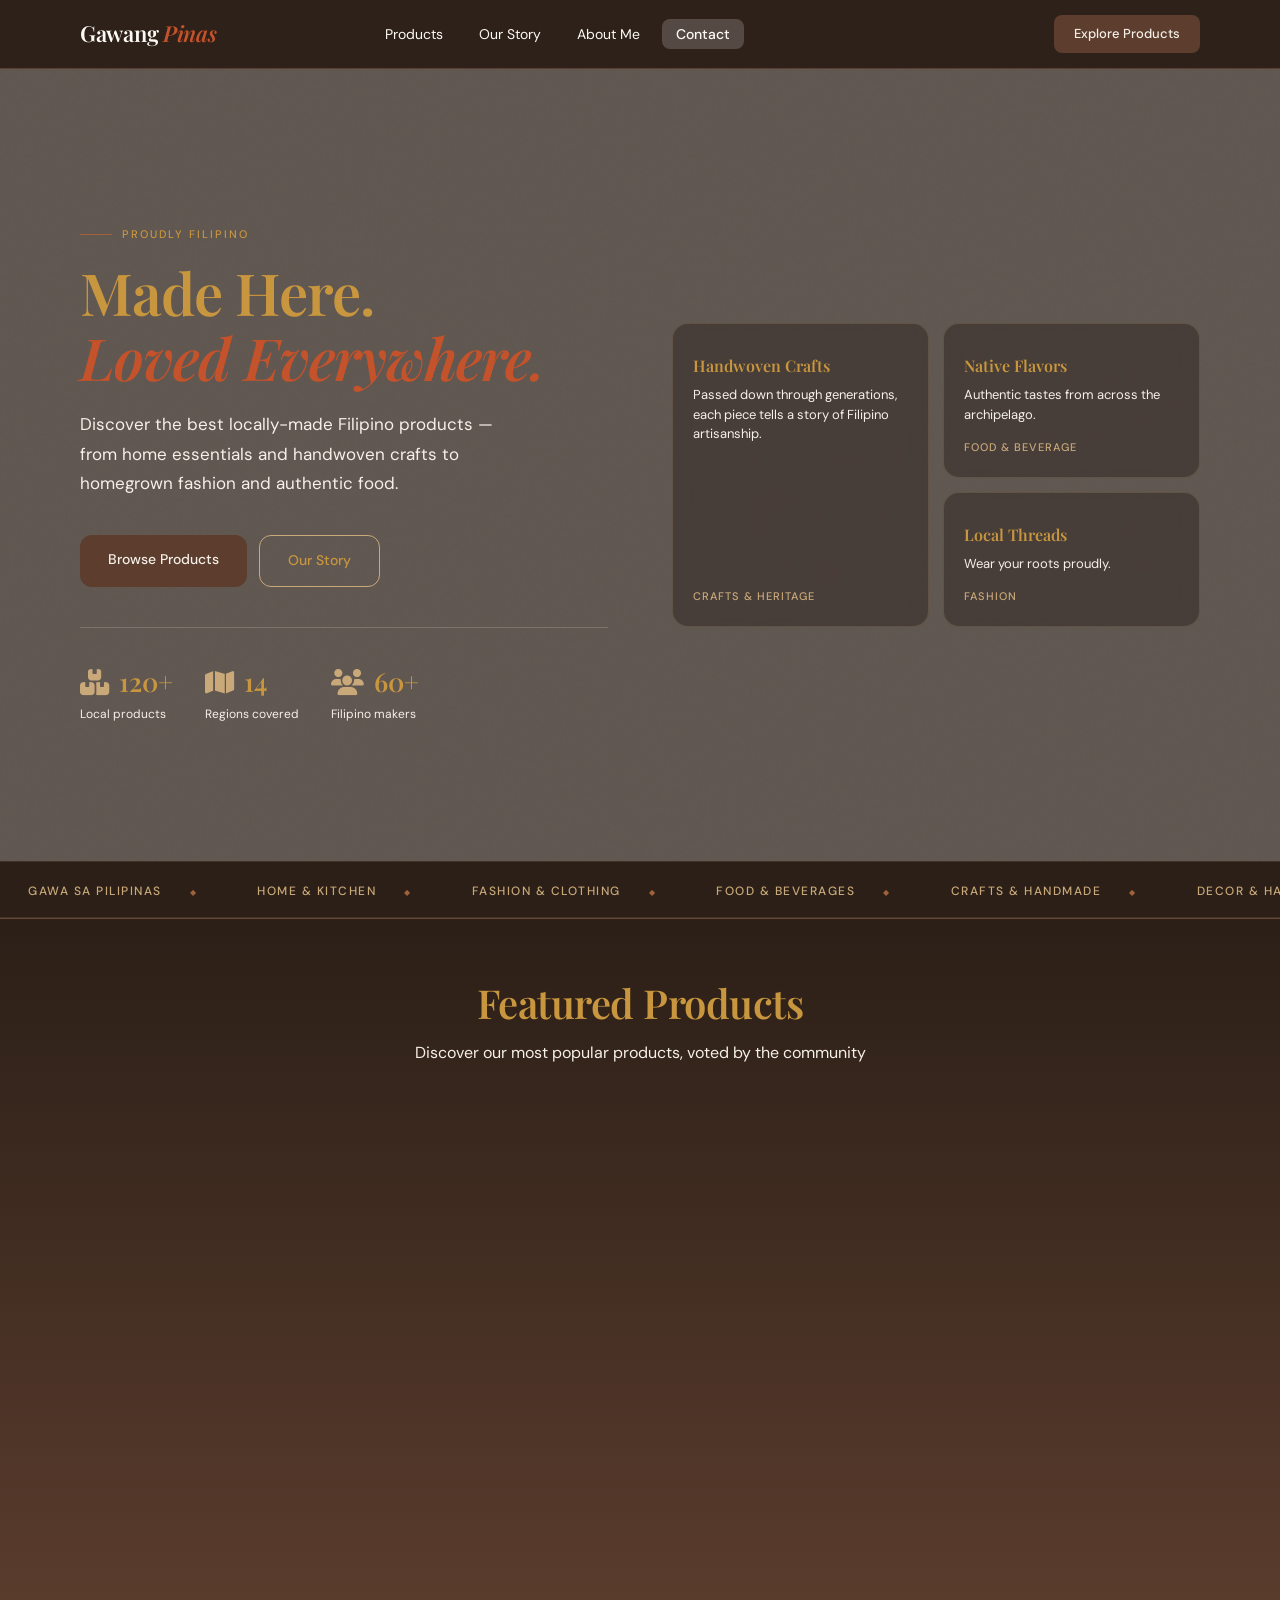
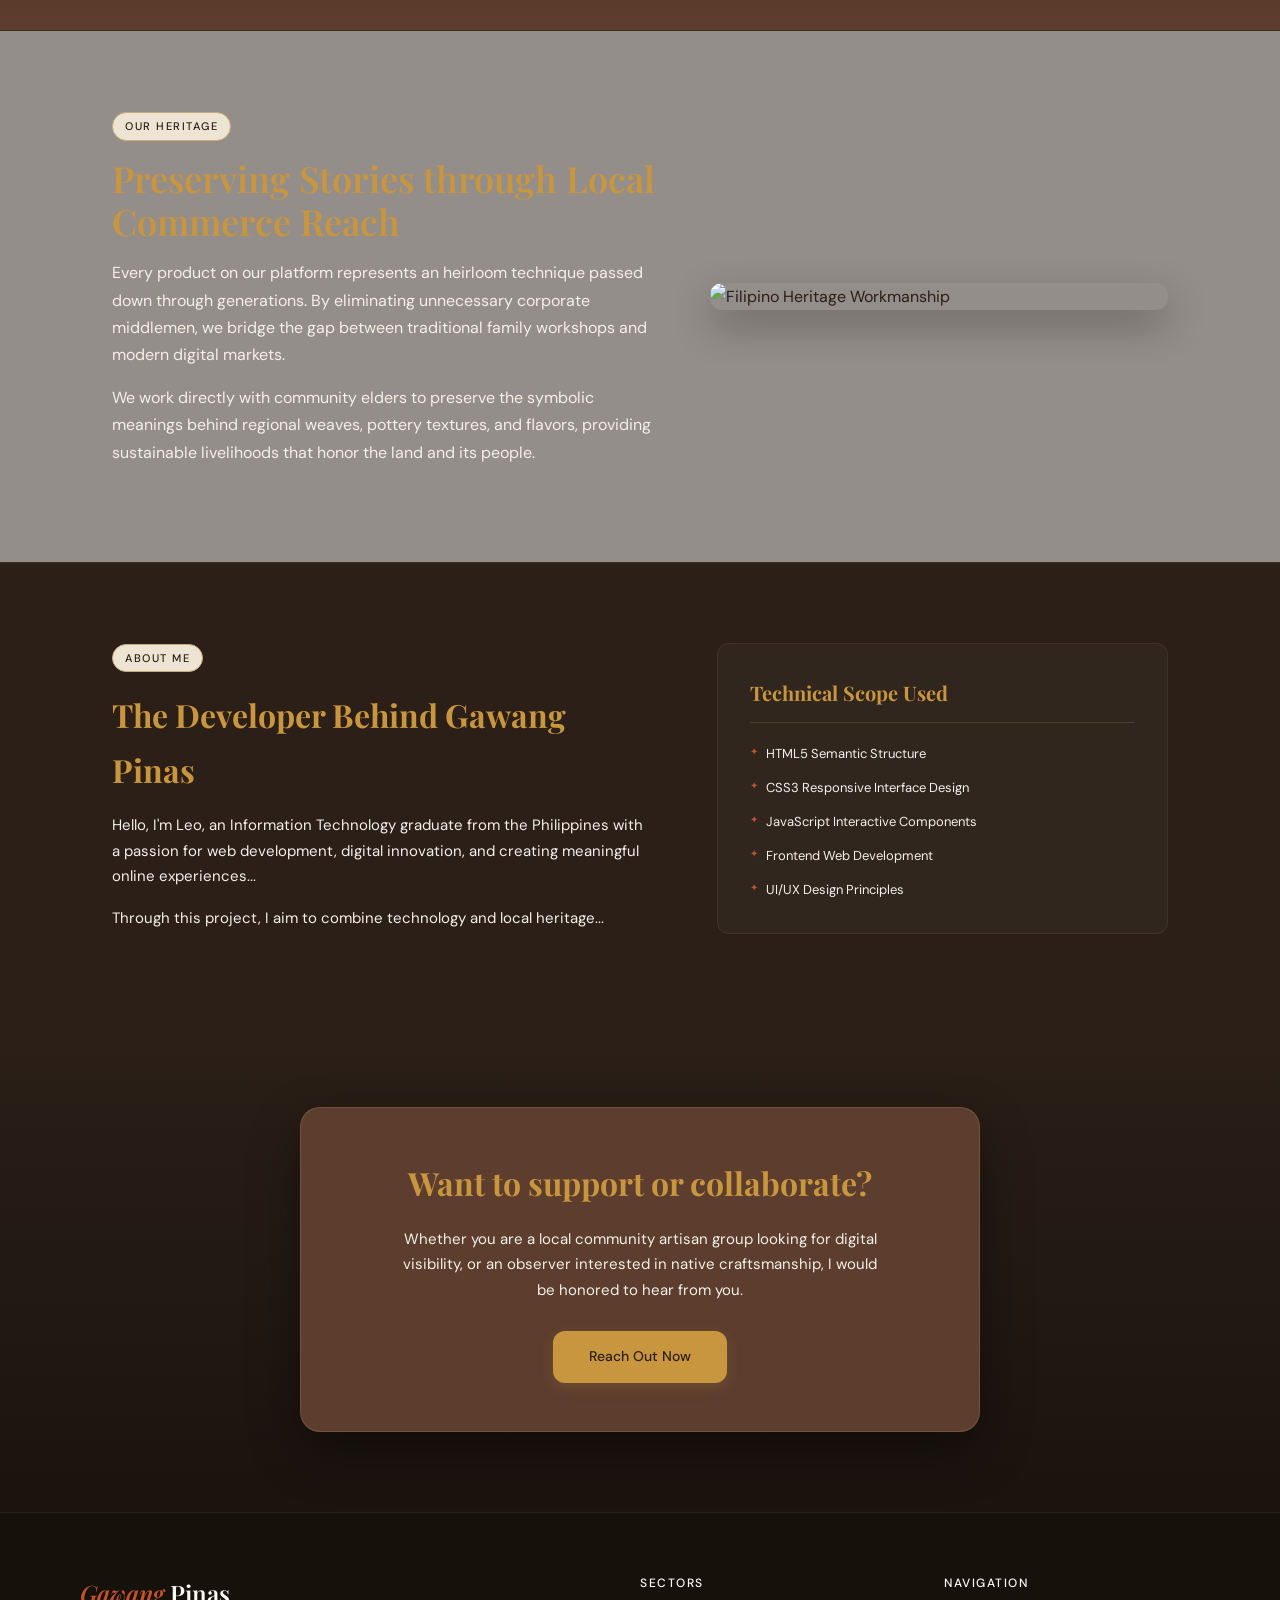
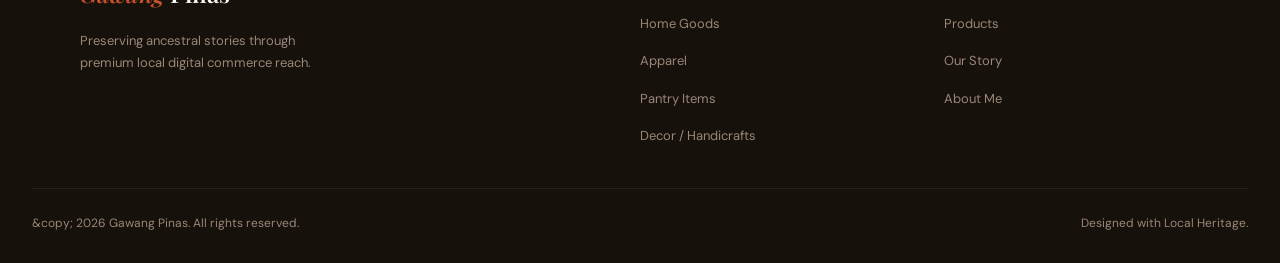
==== index.html @ 4fa01d00 "basic boss pannel" ====
<!DOCTYPE html>
<html lang="en">
<head>
  <meta charset="UTF-8">
  <meta name="viewport" content="width=device-width, initial-scale=1.0">
  <title>Gawang Pinas — Proudly Filipino Products</title>
  
  <link rel="preconnect" href="https://fonts.googleapis.com">
  <link rel="preconnect" href="https://fonts.gstatic.com" crossorigin>
  <link href="https://fonts.googleapis.com/css2?family=Playfair+Display:ital,wght@0,400;0,600;1,400&family=DM+Sans:wght@300;400;500&display=swap" rel="stylesheet">
  <link rel="stylesheet" href="https://cdnjs.cloudflare.com/ajax/libs/font-awesome/6.4.0/css/all.min.css">
  <link rel="stylesheet" href="styles.css">
</head>
<body>

  <div class="video-background">
    <video autoplay muted loop playsinline>
      <source src="15274723_1920_1080_24fps_ph_flag.mp4" type="video/mp4">
    </video>
  </div>

  <!-- NAVIGATION -->
  <nav>
    <div class="nav-inner">
      <a href="#" class="nav-logo">Gawang <span>Pinas</span></a>
      <ul class="nav-links" id="navLinks">
        <li><a href="products.html">Products</a></li>
        <li><a href="#story">Our Story</a></li>
        <li><a href="#about">About Me</a></li>
        <li><a href="#contact" class="active">Contact</a></li>
      </ul>
      <div id="authNavContainer">
        <!-- Auth button will be inserted here by JS -->
      </div>
      <a href="products.html" class="nav-cta">Explore Products</a>
      <div class="hamburger" onclick="toggleMenu()">
        <span></span><span></span><span></span>
      </div>
    </div>
  </nav>

  <!-- HERO SECTION -->
  <section class="hero">
    <div class="hero-inner">
      <div>
        <div class="hero-eyebrow">Proudly Filipino</div>
        <h1>Made Here.<br><em>Loved Everywhere.</em></h1>
        <p class="hero-sub">Discover the best locally-made Filipino products — from home essentials and handwoven crafts to homegrown fashion and authentic food.</p>
        <div class="hero-btns">
          <a href="products.html" class="btn-primary">Browse Products</a>
          <a href="#story" class="btn-outline">Our Story</a>
        </div>
        <div class="hero-stats">
          <div><div class="hero-stat-num"><i class="fas fa-boxes"></i> 120+</div><div class="hero-stat-label">Local products</div></div>
          <div><div class="hero-stat-num"><i class="fas fa-map"></i> 14</div><div class="hero-stat-label">Regions covered</div></div>
          <div><div class="hero-stat-num"><i class="fas fa-users"></i> 60+</div><div class="hero-stat-label">Filipino makers</div></div>
        </div>
      </div>
      <div class="hero-visual">
        <div class="hero-card tall">
          <h3>Handwoven Crafts</h3>
          <p>Passed down through generations, each piece tells a story of Filipino artisanship.</p>
          <div class="hero-card-meta">Crafts & Heritage</div>
        </div>
        <div class="hero-card">
          <h3>Native Flavors</h3>
          <p>Authentic tastes from across the archipelago.</p>
          <div class="hero-card-meta">Food & Beverage</div>
        </div>
        <div class="hero-card">
          <h3>Local Threads</h3>
          <p>Wear your roots proudly.</p>
          <div class="hero-card-meta">Fashion</div>
        </div>
      </div>
    </div>
  </section>

  <div class="marquee-band">
    <div class="marquee-track">
      <span class="marquee-item">Gawa sa Pilipinas</span>
      <span class="marquee-item">Home & Kitchen</span>
      <span class="marquee-item">Fashion & Clothing</span>
      <span class="marquee-item">Food & Beverages</span>
      <span class="marquee-item">Crafts & Handmade</span>
      <span class="marquee-item">Decor & Handicrafts</span>
      <span class="marquee-item">Support Local</span>
      <span class="marquee-item">Proudly Filipino</span>
      <span class="marquee-item">Gawa sa Pilipinas</span>
      <span class="marquee-item">Home & Kitchen</span>
      <span class="marquee-item">Fashion & Clothing</span>
      <span class="marquee-item">Food & Beverages</span>
      <span class="marquee-item">Crafts & Handmade</span>
      <span class="marquee-item">Support Local</span>
    </div>
  </div>

   <!-- FEATURED CAROUSEL SECTION -->
  <section class="featured-tabs">
    <div class="featured-tabs-container">
      <div class="featured-tabs-header">
        <h2>Featured Products</h2>
        <p>Discover our most popular products, voted by the community</p>
      </div>
      <div class="tab-navigation" id="tabNav">
        <!-- Tab buttons will be loaded dynamically -->
      </div>
      <div class="featured-content" id="featuredContent">
        <!-- Slides will be loaded dynamically -->
      </div>
      <div class="tab-indicators" id="tabIndicators">
        <!-- Indicators will be loaded dynamically -->
      </div>
    </div>
  </section>

  <!-- STORY SECTION -->
  <section id="story" class="story-section">
    <div class="container">
      <div class="story-inner">
        <div class="story-content">
          <span class="tag">Our Heritage</span>
          <h2>Preserving Stories through Local Commerce Reach</h2>
          <p>Every product on our platform represents an heirloom technique passed down through generations. By eliminating unnecessary corporate middlemen, we bridge the gap between traditional family workshops and modern digital markets.</p>
          <p>We work directly with community elders to preserve the symbolic meanings behind regional weaves, pottery textures, and flavors, providing sustainable livelihoods that honor the land and its people.</p>
        </div>
        <div class="story-media">
          <img src="https://placehold.co/500x400/2B1F17/EDE4D3?text=Artisan+Heritage" alt="Filipino Heritage Workmanship">
        </div>
      </div>
    </div>
  </section>

  <!-- BIOGRAPHY SCOPE -->
  <section id="about" class="about-section">
    <div class="container">
      <div class="about-grid">
        <div class="about-info">
          <span class="tag">About Me</span>
          <h2>The Developer Behind Gawang Pinas</h2>
          <p>Hello, I'm Leo, an Information Technology graduate from the Philippines with a passion for web development, digital innovation, and creating meaningful online experiences...</p>
          <p>Through this project, I aim to combine technology and local heritage...</p>
        </div>
        <div class="about-skills">
          <h3>Technical Scope Used</h3>
          <div class="skills-list">
            <div class="skill-item">HTML5 Semantic Structure</div>
            <div class="skill-item">CSS3 Responsive Interface Design</div>
            <div class="skill-item">JavaScript Interactive Components</div>
            <div class="skill-item">Frontend Web Development</div>
            <div class="skill-item">UI/UX Design Principles</div>
          </div>
        </div>
      </div>
    </div>
  </section>

  <!-- CONTACT CARD -->
  <section id="contact" class="contact-section">
    <div class="container">
      <div class="contact-card">
        <h2>Want to support or collaborate?</h2>
        <p>Whether you are a local community artisan group looking for digital visibility, or an observer interested in native craftsmanship, I would be honored to hear from you.</p>
        <a href="https://yelo29.github.io/leo2930port/" class="contact-btn">Reach Out Now</a>
      </div>
    </div>
  </section>

  <!-- FOOTER -->
  <footer>
    <div class="footer-inner">
      <div class="footer-brand">
        <div class="logo"><span>Gawang</span> Pinas</div>
        <p>Preserving ancestral stories through premium local digital commerce reach.</p>
      </div>
      <div class="footer-col">
        <h4>Sectors</h4>
        <ul>
          <li><a href="products.html" onclick="localStorage.setItem('filterSector', 'home')">Home Goods</a></li>
          <li><a href="products.html" onclick="localStorage.setItem('filterSector', 'apparel')">Apparel</a></li>
          <li><a href="products.html" onclick="localStorage.setItem('filterSector', 'pantry')">Pantry Items</a></li>
          <li><a href="products.html" onclick="localStorage.setItem('filterSector', 'decor')">Decor / Handicrafts</a></li>
        </ul>
      </div>
      <div class="footer-col">
        <h4>Navigation</h4>
        <ul>
          <li><a href="products.html">Products</a></li>
          <li><a href="#story">Our Story</a></li>
          <li><a href="#about">About Me</a></li>
        </ul>
      </div>
    </div>
    <div class="footer-bottom">
      <div>&​copy; 2026 Gawang Pinas. All rights reserved.</div>
      <div>Designed with Local Heritage.</div>
    </div>
  </footer>

  <!-- LIGHTBOX MODAL LAYER -->
  <div class="overlay" id="productModal" onclick="closeModal()">
    <div class="modal" onclick="event.stopPropagation()">
      <button class="close-btn" onclick="closeModal()">X</button>
      <div id="modalDynamicContent"></div>
      <div class="modal-tabs" id="modalTabsContainer"></div>
      <div class="modal-panel" id="modalPanelContent"></div>
    </div>
  </div>

  <!-- AUTH MODAL -->
  <div class="auth-overlay" id="authModal">
    <div class="auth-modal">
      <button class="auth-close-btn" onclick="closeAuthModal()">X</button>
      <div class="auth-header">
        <h2 id="authTitle">Login</h2>
        <p id="authSubtitle">Sign in to vote on your favorite products</p>
      </div>
      <div id="authMessage"></div>
      <form class="auth-form" id="authForm">
        <div class="auth-form-group">
          <label for="authEmail">Email</label>
          <input type="email" id="authEmail" required placeholder="your@email.com">
        </div>
        <div class="auth-form-group">
          <label for="authPassword">Password</label>
          <input type="password" id="authPassword" required placeholder="••••••••" autocomplete="current-password">
        </div>
        <button type="submit" class="auth-submit-btn" id="authSubmitBtn">Login</button>
      </form>
      <div class="auth-switch">
        <span id="authSwitchText">Don't have an account?</span>
        <a href="#" onclick="toggleAuthMode()" id="authSwitchLink">Register</a>
      </div>
    </div>
  </div>

  <script src="app.js"></script>
</body>
</html>
---- styles.css ----
/* ─── TOKENS ───────────────────────────────────────────── */
:root {
  --cream:     #F5F0E8;
  --parchment:#EDE4D3;
  --tan:       #C9A97A;
  --sienna:   #A0623A;
  --bark:     #5C3D2E;
  --charcoal: #2B1F17;
  --white:     #FDFAF5;
  --sage:     #7A8C6E;
  --rust:     #C4522A;
  --gold:     #C8963E;

  --font-display: 'Playfair Display', Georgia, serif;
  --font-body:    'DM Sans', sans-serif;
  --ease-out: cubic-bezier(0.22, 1, 0.36, 1);
  --radius:   12px;
}

*, *::before, *::after { 
  box-sizing: border-box; 
  margin: 0; 
  padding: 0; 
}

html { 
  scroll-behavior: smooth; 
  scroll-padding-top: 68px; 
}

body { 
  background: transparent; 
  color: var(--charcoal);
  font-family: var(--font-body);
  font-size: 16px;
  line-height: 1.7;
  overflow-x: hidden;
}

/* ─── NOISE TEXTURE OVERLAY ────────────────────────────── */
body::before {
  content: '';
  position: fixed; inset: 0; z-index: 0;
  pointer-events: none;
  background-image: url("data:image/svg+xml,%3Csvg viewBox='0 0 256 256' xmlns='http://www.w3.org/2000/svg'%3E%3Cfilter id='noise'%3E%3CfeTurbulence type='fractalNoise' baseFrequency='0.9' numOctaves='4' stitchTiles='stitch'/%3E%3C/filter%3E%3Crect width='100%25' height='100%25' filter='url(%23noise)' opacity='0.035'/%3E%3C/svg%3E");
  opacity: 0.4;
}

* { 
  position: relative; 
  z-index: 1; 
}

/* --- VIDEO BACKGROUND --------------------------------- */
.video-background {
  position: fixed;
  top: 0;
  left: 0;
  width: 100%;
  height: 100%;
  z-index: -1;
  overflow: hidden;
  pointer-events: none;
}
.video-background video {
  position: absolute;
  top: 50%;
  left: 50%;
  min-width: 100%;
  min-height: 100%;
  width: auto;
  height: auto;
  transform: translate(-50%, -50%);
  pointer-events: none;
  object-fit: cover;
}
.video-background::after {
  content: '';
  position: absolute;
  inset: 0;
  background: rgba(43, 31, 23, 0.75);
  pointer-events: none;
}

/* ─── UTILITY ───────────────────────────────────────────── */
.container { 
  max-width: 1120px; 
  margin: 0 auto; 
  padding: 0 32px; 
}
.tag {
  display: inline-block;
  font-family: var(--font-body);
  font-size: 11px; font-weight: 500;
  letter-spacing: 1.5px; text-transform: uppercase;
  padding: 4px 12px; border-radius: 20px;
  background: var(--parchment); color: var(--charcoal);
  border: 1px solid var(--tan);
}
.tag.home     { background: #EEF1EB; color: var(--sage); border-color: var(--sage); }
.tag.fashion  { background: #F4EBE4; color: var(--sienna); border-color: var(--tan); }
.tag.food     { background: #FBF3E4; color: var(--gold); border-color: var(--gold); }
.tag.crafts   { background: #F0EAE3; color: var(--bark); border-color: var(--tan); }
.tag.decor    { background: #F5EAE6; color: var(--rust); border-color: var(--tan); }

/* ─── NAVIGATION ────────────────────────────────────────── */
nav {
  position: sticky; top: 0; z-index: 100;
  background: rgba(43, 31, 23, 0.95);
  backdrop-filter: blur(12px);
  border-bottom: 1px solid var(--bark);
  padding: 0 32px;
}
.nav-inner {
  max-width: 1120px; margin: 0 auto;
  display: flex; align-items: center; justify-content: space-between;
  height: 68px;
}
.nav-logo {
  font-family: var(--font-display);
  font-size: 22px; font-weight: 600;
  color: var(--white); text-decoration: none;
  letter-spacing: -0.3px;
}
.nav-logo span { color: var(--rust); font-style: italic; }
.nav-links { display: flex; gap: 8px; list-style: none; }
.nav-links a {
  font-size: 14px; font-weight: 400;
  color: var(--white); text-decoration: none;
  padding: 6px 14px; border-radius: 8px;
  transition: background 0.18s, color 0.18s;
}
.nav-links a:hover,
.nav-links a.active { 
  background: rgba(245, 240, 232, 0.2); 
  color: var(--white); 
  font-weight: 500; 
}
.nav-cta {
  font-size: 13px; font-weight: 500;
  padding: 8px 20px; border-radius: 8px;
  background: var(--bark); color: var(--cream);
  border: none; cursor: pointer;
  transition: background 0.18s, transform 0.15s;
  text-decoration: none;
}
.nav-cta:hover { background: var(--sienna); transform: translateY(-1px); }

.hamburger { 
  display: none; 
  flex-direction: column; 
  gap: 5px; 
  cursor: pointer; 
  padding: 4px; 
}
.hamburger span { 
  width: 22px; 
  height: 2px; 
  background: var(--white); 
  border-radius: 2px; 
  transition: all 0.25s; 
}

/* ─── AUTH BUTTON IN NAV ───────────────────────────────── */
.auth-nav-btn {
  padding: 8px 20px;
  font-size: 13px;
  font-weight: 500;
  background: var(--gold);
  color: var(--charcoal);
  border: none;
  border-radius: 8px;
  cursor: pointer;
  transition: background 0.18s, transform 0.15s;
  text-decoration: none;
}
.auth-nav-btn:hover {
  background: var(--white);
  transform: translateY(-1px);
}
.user-info {
  display: flex;
  align-items: center;
  gap: 12px;
}
.user-email {
  font-size: 13px;
  color: var(--cream);
}
.logout-btn {
  padding: 6px 14px;
  font-size: 12px;
  background: rgba(245, 240, 232, 0.2);
  color: var(--cream);
  border: 1px solid rgba(245, 240, 232, 0.3);
  border-radius: 6px;
  cursor: pointer;
  transition: all 0.15s;
}
.logout-btn:hover {
  background: rgba(196, 82, 42, 0.3);
  border-color: var(--rust);
}

/* ─── HERO ───────────────────────────────────────────────── */
.hero {
  min-height: 88vh;
  display: flex; align-items: center;
  padding: 80px 32px 60px;
  overflow: hidden;
}
.hero-inner {
  max-width: 1120px; margin: 0 auto;
  display: grid; grid-template-columns: 1fr 1fr;
  gap: 64px; align-items: center;
}
.hero-eyebrow { 
  font-size: 11px; font-weight: 500; letter-spacing: 2px; text-transform: uppercase; color: var(--gold); margin-bottom: 16px;
  display: flex; align-items: center; gap: 10px;
}
.hero-eyebrow::before {
  content: ''; display: inline-block;
  width: 32px; height: 1px; background: var(--sienna);
}
.hero h1 { 
  font-family: var(--font-display); font-size: clamp(38px, 5vw, 58px); font-weight: 600; line-height: 1.12; letter-spacing: -1px; color: var(--gold);
  margin-bottom: 20px;
}
.hero h1 em { color: var(--rust); font-style: italic; }
.hero-sub { 
  font-size: 17px; color: var(--cream); line-height: 1.75;
  max-width: 440px; margin-bottom: 36px;
}
.hero-btns { display: flex; gap: 12px; flex-wrap: wrap; }
.btn-primary {
  padding: 13px 28px; font-size: 14px; font-weight: 500;
  background: var(--bark); color: var(--cream);
  border: none; border-radius: var(--radius);
  cursor: pointer; text-decoration: none;
  transition: background 0.18s, transform 0.15s var(--ease-out);
}
.btn-primary:hover { background: var(--sienna); transform: translateY(-2px); }
.btn-outline { 
  padding: 13px 28px; font-size: 14px; font-weight: 500; background: transparent; color: var(--gold);
  border: 1.5px solid var(--tan);
  border-radius: var(--radius); cursor: pointer; text-decoration: none;
  transition: border-color 0.18s, background 0.18s, transform 0.15s var(--ease-out);
}
.btn-outline:hover { border-color: var(--gold); background: rgba(237, 228, 211, 0.15); transform: translateY(-2px); }

.hero-visual {
  display: grid; grid-template-columns: 1fr 1fr;
  grid-template-rows: auto auto;
  gap: 14px;
}
.hero-card {
  background: rgba(43, 31, 27, 0.45);
  backdrop-filter: blur(8px);
  border: 1px solid rgba(201, 169, 122, 0.2);
  border-radius: 16px;
  padding: 28px 20px 20px;
  display: flex; flex-direction: column;
  transition: transform 0.3s var(--ease-out), box-shadow 0.3s;
  cursor: default;
}
.hero-card:hover { transform: translateY(-4px); box-shadow: 0 12px 32px rgba(0,0,0,0.3); border-color: var(--tan); }
.hero-card.tall { grid-row: span 2; }
.hero-card h3 { font-family: var(--font-display); font-size: 16px; font-weight: 600; color: var(--gold); margin-bottom: 6px; }
.hero-card p  { font-size: 13px; color: var(--cream); line-height: 1.5; }
.hero-card .hero-card-meta { 
  margin-top: auto; padding-top: 14px; font-size: 11px; font-weight: 500; text-transform: uppercase; letter-spacing: 1px; color: var(--tan);
}

.hero-stats {
  display: flex; gap: 32px;
  margin-top: 40px; padding-top: 32px;
  border-top: 1px solid rgba(237, 228, 211, 0.2);
}
.hero-stats i { color: var(--tan); margin-right: 4px; }
.hero-stat-num { font-family: var(--font-display); font-size: 26px; font-weight: 600; color: var(--gold); }
.hero-stat-label { font-size: 12px; color: var(--cream); }

/* ─── SECTION COMMON ────────────────────────────────────── */
section { padding: 80px 0; }
.section-header { text-align: center; margin-bottom: 40px; }
.section-header .tag { margin-bottom: 16px; }
.section-header h2 { 
  font-family: var(--font-display); font-size: clamp(28px, 3.5vw, 40px); font-weight: 600; color: var(--gold);
  letter-spacing: -0.5px; line-height: 1.2;
}
.section-header p { font-size: 16px; color: var(--cream); margin-top: 12px; max-width: 520px; margin-left: auto; margin-right: auto; }

/* ─── MARQUEE BAND ───────────────────────────────────────── */
.marquee-band {
  background: var(--charcoal); padding: 14px 0;
  overflow: hidden; white-space: nowrap;
  border-top: 1px solid rgba(201, 169, 122, 0.15);
  border-bottom: 1px solid rgba(201, 169, 122, 0.15);
}
.marquee-track {
  display: inline-block;
  animation: marquee 30s linear infinite;
}
.marquee-item {
  display: inline-block; margin: 0 28px;
  font-size: 12px; font-weight: 500; letter-spacing: 1.5px;
  text-transform: uppercase; color: var(--tan);
}
.marquee-item::after {
  content: '◆'; margin-left: 28px; color: var(--sienna); font-size: 8px;
}
@keyframes marquee { from { transform: translateX(0); } to { transform: translateX(-50%); } }

/* ─── SEARCH BAR ────────────────────────────────────────── */
.search-container {
  max-width: 600px;
  margin: 0 auto 40px;
}
.search-wrapper {
  position: relative;
  display: flex;
  align-items: center;
}
.search-icon {
  position: absolute;
  left: 16px;
  color: var(--tan);
  font-size: 16px;
  pointer-events: none;
}
#searchInput {
  width: 100%;
  padding: 14px 48px 14px 48px;
  font-size: 15px;
  font-family: var(--font-body);
  background: rgba(43, 31, 23, 0.7);
  border: 1.5px solid rgba(201, 169, 122, 0.3);
  border-radius: var(--radius);
  color: var(--cream);
  transition: all 0.25s var(--ease-out);
}
#searchInput::placeholder {
  color: rgba(245, 240, 232, 0.5);
}
#searchInput:focus {
  outline: none;
  border-color: var(--gold);
  background: rgba(43, 31, 23, 0.85);
  box-shadow: 0 0 0 3px rgba(200, 150, 62, 0.15);
}
.search-clear {
  position: absolute;
  right: 12px;
  background: none;
  border: none;
  color: var(--tan);
  cursor: pointer;
  padding: 8px;
  font-size: 14px;
  transition: color 0.15s;
}
.search-clear:hover {
  color: var(--gold);
}
.search-results-count {
  text-align: center;
  margin-top: 12px;
  font-size: 13px;
  color: var(--tan);
  min-height: 20px;
}

/* ─── BROWSE FILTER STRIP ────────────────────────────────── */
.browse-strip-container {
  display: flex;
  justify-content: center;
  gap: 12px;
  margin-bottom: 40px;
  flex-wrap: wrap;
}
.filter-pill {
  padding: 10px 24px;
  border-radius: 30px;
  border: 1.5px solid rgba(201, 169, 122, 0.3);
  background: rgba(43, 31, 23, 0.6);
  color: var(--cream);
  font-size: 14px;
  font-weight: 500;
  cursor: pointer;
  transition: all 0.25s var(--ease-out);
  display: flex;
  align-items: center;
  gap: 8px;
}
.filter-pill:hover {
  border-color: var(--gold);
  transform: translateY(-2px);
}
.filter-pill.active {
  background: var(--gold);
  color: var(--charcoal);
  border-color: var(--white);
  box-shadow: 0 4px 15px rgba(200, 150, 62, 0.3);
}
.filter-pill i {
  font-size: 12px;
}

/* ─── FEATURED PRODUCT TABS ───────────────────────────────── */
.featured-tabs {
  padding: 60px 0;
  background: linear-gradient(180deg, var(--charcoal) 0%, var(--bark) 100%);
  border-top: 1px solid rgba(201, 169, 122, 0.1);
  border-bottom: 1px solid rgba(201, 169, 122, 0.1);
}
.featured-tabs-container { max-width: 1120px; margin: 0 auto; padding: 0 32px; }
.featured-tabs-header { text-align: center; margin-bottom: 40px; }
.featured-tabs-header h2 { 
  font-family: var(--font-display); font-size: clamp(28px, 3.5vw, 40px); font-weight: 600; color: var(--gold);
  letter-spacing: -0.5px; line-height: 1.2; margin-bottom: 12px;
}
.featured-tabs-header p { font-size: 16px; color: var(--cream); }

.tab-navigation { display: flex; justify-content: center; gap: 12px; margin-bottom: 32px; flex-wrap: wrap; }
.tab-nav-btn {
  padding: 12px 24px; border: 2px solid var(--bark); background: rgba(43, 31, 23, 0.6);
  border-radius: 30px; font-size: 14px; font-weight: 500; color: var(--white);
  cursor: pointer; transition: all 0.3s var(--ease-out);
}
.tab-nav-btn:hover { border-color: var(--tan); transform: translateY(-2px); }
.tab-nav-btn.active { background: var(--gold); color: var(--charcoal); border-color: var(--white); }

.featured-content { position: relative; min-height: 400px; }
.featured-slide { position: absolute; inset: 0; opacity: 0; transform: translateX(30px); transition: all 0.5s var(--ease-out); pointer-events: none; }
.featured-slide.active { opacity: 1; transform: translateX(0); pointer-events: auto; }

.featured-slide-inner { display: grid; grid-template-columns: 1fr 1fr; gap: 48px; align-items: center; }
.featured-image { border-radius: 20px; overflow: hidden; box-shadow: 0 20px 60px rgba(0,0,0,0.4); }
.featured-image img { width: 100%; height: 350px; object-fit: cover; transition: transform 0.5s var(--ease-out); }
.featured-slide.active .featured-image img { transform: scale(1.02); }

.featured-details { padding: 20px; }
.featured-details .tag { margin-bottom: 16px; }
.featured-details h3 { font-family: var(--font-display); font-size: 32px; font-weight: 600; color: var(--gold); line-height: 1.2; margin-bottom: 16px; }
.featured-details .origin { font-size: 14px; color: var(--tan); margin-bottom: 16px; display: flex; align-items: center; gap: 6px; }
.featured-details p { font-size: 16px; color: var(--cream); line-height: 1.7; margin-bottom: 24px; }
.featured-cta {
  font-size: 14px; font-weight: 500; color: var(--gold); text-decoration: none;
  border-bottom: 1px solid var(--tan); padding-bottom: 4px; transition: color 0.15s, border-color 0.15s;
}
.featured-cta:hover { color: var(--white); border-color: var(--white); }

.tab-indicators { display: flex; justify-content: center; gap: 8px; margin-top: 32px; }
.tab-indicator { width: 8px; height: 8px; border-radius: 50%; background: rgba(245, 240, 232, 0.3); cursor: pointer; transition: background 0.2s; }
.tab-indicator.active { background: var(--gold); width: 24px; border-radius: 4px; }

/* ─── PRODUCT CATALOG GRID ──────────────────────────────── */
.catalog-section { background: rgba(245, 240, 232, 0.03); }
.product-grid {
  display: grid;
  grid-template-columns: repeat(auto-fill, minmax(240px, 1fr));
  gap: 24px;
}
.product-card {
  background: rgba(43, 31, 23, 0.85);
  backdrop-filter: blur(10px);
  border: 1px solid rgba(201, 169, 122, 0.15);
  border-radius: var(--radius); overflow: hidden;
  display: flex; flex-direction: column; cursor: pointer;
  transition: transform 0.25s var(--ease-out), border-color 0.25s, box-shadow 0.25s;
}
.product-card:hover {
  transform: translateY(-4px); border-color: var(--tan);
  box-shadow: 0 12px 30px rgba(0,0,0,0.4);
}
.product-card.hidden { display: none; }

.product-card-image { height: 180px; overflow: hidden; position: relative; }
.product-card-image img { width: 100%; height: 100%; object-fit: cover; transition: transform 0.4s var(--ease-out); }
.product-card:hover .product-card-image img { transform: scale(1.04); }
.product-card-image .product-card-tag { position: absolute; top: 12px; left: 12px; z-index: 2; font-size: 9px; padding: 2px 8px; }

.product-card-badge {
  position: absolute;
  top: 12px;
  right: 12px;
  z-index: 2;
  font-size: 9px;
  font-weight: 600;
  letter-spacing: 0.5px;
  text-transform: uppercase;
  padding: 4px 10px;
  border-radius: 12px;
  display: flex;
  align-items: center;
  gap: 4px;
}
.product-card-badge.popular {
  background: var(--gold);
  color: var(--charcoal);
  box-shadow: 0 2px 8px rgba(200, 150, 62, 0.4);
}
.product-card-badge.popular i {
  font-size: 8px;
}

/* ─── VOTING BUTTON ───────────────────────────────────────── */
.vote-button {
  position: absolute;
  bottom: 12px;
  right: 12px;
  background: rgba(43, 31, 23, 0.9);
  border: 1.5px solid rgba(201, 169, 122, 0.3);
  border-radius: 20px;
  padding: 6px 12px;
  display: flex;
  align-items: center;
  gap: 6px;
  cursor: pointer;
  transition: all 0.25s var(--ease-out);
  z-index: 3;
}
.vote-button:hover {
  border-color: var(--gold);
  background: rgba(43, 31, 23, 0.95);
}
.vote-button.voted {
  background: var(--gold);
  border-color: var(--gold);
  color: var(--charcoal);
}
.vote-button i {
  font-size: 12px;
  transition: transform 0.2s;
}
.vote-button:hover i {
  transform: scale(1.2);
}
.vote-button.voted i {
  color: var(--charcoal);
}
.vote-count {
  font-size: 11px;
  font-weight: 500;
  color: var(--cream);
}
.vote-button.voted .vote-count {
  color: var(--charcoal);
}

.product-card-content { padding: 18px; display: flex; flex-direction: column; flex-grow: 1; }
.product-card-origin { font-size: 11px; color: var(--tan); text-transform: uppercase; letter-spacing: 0.5px; margin-bottom: 6px; }
.product-card h3 { font-family: var(--font-display); font-size: 18px; font-weight: 600; color: var(--gold); margin-bottom: 8px; line-height: 1.2; }
.product-card-desc { font-size: 13px; color: var(--cream); line-height: 1.5; margin-bottom: 16px; }

.product-card-footer { margin-top: auto; padding-top: 12px; border-top: 1px solid rgba(245, 240, 232, 0.08); }
.product-card-action { font-size: 12px; font-weight: 500; color: var(--tan); transition: color 0.15s; }
.product-card:hover .product-card-action { color: var(--gold); }

/* ─── NO RESULTS MESSAGE ────────────────────────────────── */
.no-results {
  text-align: center;
  padding: 60px 20px;
  color: var(--cream);
}
.no-results i {
  font-size: 48px;
  color: var(--tan);
  margin-bottom: 20px;
}
.no-results h3 {
  font-family: var(--font-display);
  font-size: 24px;
  color: var(--gold);
  margin-bottom: 12px;
}
.no-results p {
  font-size: 14px;
  color: var(--tan);
}

/* ─── STORY PROFILE SECTION ─────────────────────────────── */
.story-section { background: rgba(43, 31, 23, 0.5); }
.story-inner { display: grid; grid-template-columns: 1.2fr 1fr; gap: 48px; align-items: center; }
.story-content h2 { font-family: var(--font-display); font-size: 36px; font-weight: 600; color: var(--gold); line-height: 1.2; margin: 16px 0; }
.story-content p { color: var(--cream); font-size: 16px; line-height: 1.7; margin-bottom: 16px; }
.story-media { border-radius: var(--radius); overflow: hidden; box-shadow: 0 15px 40px rgba(0,0,0,0.3); }
.story-media img { width: 100%; display: block; object-fit: cover; }

/* ─── ABOUT DEVELOPER PROFILE ──────────────────────────── */
.about-section { background: var(--charcoal); border-top: 1px solid rgba(201, 169, 122, 0.1); }
.about-grid { display: grid; grid-template-columns: 1.2fr 1fr; gap: 64px; align-items: flex-start; }
.about-info h2 { font-family: var(--font-display); font-size: 32px; color: var(--gold); margin: 16px 0; }
.about-info p { color: var(--cream); margin-bottom: 16px; font-size: 15px; }
.about-skills { background: rgba(245,240,232,0.03); border: 1px solid rgba(201,169,122,0.1); padding: 32px; border-radius: var(--radius); }
.about-skills h3 { font-family: var(--font-display); color: var(--gold); margin-bottom: 20px; font-size: 20px; border-bottom: 1px solid rgba(201,169,122,0.2); padding-bottom: 12px; }
.skills-list { display: flex; flex-direction: column; gap: 12px; }
.skill-item { font-size: 13px; color: var(--cream); padding-left: 16px; }
.skill-item::before { content: '✦'; color: var(--rust); position: absolute; left: 0; font-size: 10px; }

/* ─── CONTACT CALL TO ACTION ────────────────────────────── */
.contact-section { background: linear-gradient(180deg, var(--charcoal) 0%, #1A130E 100%); text-align: center; }
.contact-card { max-width: 680px; margin: 0 auto; background: var(--bark); padding: 48px 32px; border-radius: 20px; border: 1px solid rgba(201,169,122,0.2); box-shadow: 0 20px 50px rgba(0,0,0,0.4); }
.contact-card h2 { font-family: var(--font-display); font-size: 32px; color: var(--gold); margin-bottom: 16px; }
.contact-card p { color: var(--cream); margin-bottom: 28px; font-size: 15px; max-width: 480px; margin-left: auto; margin-right: auto; }
.contact-btn { display: inline-block; padding: 14px 36px; font-size: 14px; font-weight: 500; background: var(--gold); color: var(--charcoal); text-decoration: none; border-radius: var(--radius); transition: all 0.2s var(--ease-out); box-shadow: 0 4px 15px rgba(200,150,62,0.2); }
.contact-btn:hover { background: var(--white); transform: translateY(-2px); box-shadow: 0 6px 20px rgba(255,255,255,0.15); }

/* ─── FOOTER REGION ─────────────────────────────────────── */
footer { background: #17110C; border-top: 1px solid var(--charcoal); padding: 60px 32px 30px; color: var(--cream); }
.footer-inner { max-width: 1120px; margin: 0 auto; display: grid; grid-template-columns: 2fr 1fr 1fr; gap: 48px; margin-bottom: 40px; }
.footer-brand .logo { font-family: var(--font-display); font-size: 24px; font-weight: 600; color: var(--white); margin-bottom: 16px; }
.footer-brand .logo span { color: var(--rust); font-style: italic; }
.footer-brand p { font-size: 13px; line-height: 1.7; color: #9A8778; max-width: 240px; }
.footer-col h4 { font-size: 12px; font-weight: 500; letter-spacing: 1.5px; text-transform: uppercase; color: var(--white); margin-bottom: 16px; }
.footer-col ul { list-style: none; display: flex; flex-direction: column; gap: 10px; }
.footer-col ul a { font-size: 13px; color: #9A8778; text-decoration: none; transition: color 0.15s; }
.footer-col ul a:hover { color: var(--gold); }
.footer-bottom { border-top: 1px solid rgba(255,255,255,0.07); padding-top: 24px; display: flex; justify-content: space-between; align-items: center; font-size: 12px; color: #9A8778; flex-wrap: wrap; gap: 8px; }

/* ─── INTERACTIVE SYSTEM MODALS ──────────────────────────── */
.overlay { position: fixed; inset: 0; background: rgba(23, 17, 12, 0.85); backdrop-filter: blur(8px); opacity: 0; pointer-events: none; transition: opacity 0.3s; z-index: 1000; display: flex; align-items: center; justify-content: center; padding: 20px; }
.overlay.open { opacity: 1; pointer-events: auto; }
.modal { background: var(--parchment); color: var(--charcoal); width: 100%; max-width: 640px; border-radius: 20px; border: 1px solid var(--tan); padding: 36px; box-shadow: 0 25px 70px rgba(0,0,0,0.5); transform: translateY(20px); transition: transform 0.3s var(--ease-out); max-height: 90vh; overflow-y: auto; }
.overlay.open .modal { transform: translateY(0); }
.close-btn { position: absolute; top: 20px; right: 24px; font-size: 28px; background: none; border: none; cursor: pointer; color: var(--bark); transition: color 0.15s; z-index: 10; }
.close-btn:hover { color: var(--rust); }

.modal-header { display: grid; grid-template-columns: 140px 1fr; gap: 24px; margin-bottom: 28px; }
.modal-img { border-radius: 12px; overflow: hidden; height: 140px; border: 1px solid rgba(43,31,23,0.1); }
.modal-img img { width: 100%; height: 100%; object-fit: cover; }
.modal-intro { display: flex; flex-direction: column; justify-content: center; }
.modal-intro .tag { align-self: flex-start; margin-bottom: 10px; font-size: 10px; }
.modal-intro h2 { font-family: var(--font-display); font-size: 24px; color: var(--bark); line-height: 1.2; margin-bottom: 6px; }
.modal-intro .origin { font-size: 12px; color: var(--sienna); font-weight: 500; margin-bottom: 12px; }
.modal-intro p { font-size: 14px; line-height: 1.5; color: var(--charcoal); opacity: 0.9; }

.modal-tabs { display: flex; border-bottom: 2px solid rgba(92, 61, 46, 0.15); gap: 4px; margin-bottom: 20px; }
.modal-tab { padding: 8px 16px; font-size: 13px; font-weight: 500; cursor: pointer; color: var(--bark); opacity: 0.6; transition: all 0.15s; border-radius: 6px 6px 0 0; margin-bottom: -2px; border-bottom: 2px solid transparent; }
.modal-tab:hover { opacity: 1; color: var(--rust); }
.modal-tab.active { opacity: 1; color: var(--bark); border-bottom-color: var(--bark); font-weight: 600; }

.modal-panel { font-size: 14px; line-height: 1.6; color: var(--charcoal); min-height: 120px; }
.specs-tbl { width: 100%; border-collapse: collapse; margin-top: 4px; }
.specs-tbl { border-spacing: 0; }
.specs-tbl tr { border-bottom: 1px solid rgba(92, 61, 46, 0.1); }
.specs-tbl tr:last-child { border-bottom: none; }
.specs-tbl td { padding: 10px 0; vertical-align: top; }
.specs-tbl td:first-child { width: 40%; font-weight: 500; color: var(--bark); padding-right: 12px; }
.specs-tbl td:last-child { color: var(--charcoal); }

/* ─── AUTH MODAL ─────────────────────────────────────────── */
.auth-overlay {
  position: fixed;
  inset: 0;
  background: rgba(23, 17, 12, 0.9);
  backdrop-filter: blur(8px);
  opacity: 0;
  pointer-events: none;
  transition: opacity 0.3s;
  z-index: 2000;
  display: flex;
  align-items: center;
  justify-content: center;
  padding: 20px;
}
.auth-overlay.open {
  opacity: 1;
  pointer-events: auto;
}
.auth-modal {
  background: var(--parchment);
  color: var(--charcoal);
  width: 100%;
  max-width: 400px;
  border-radius: 20px;
  border: 1px solid var(--tan);
  padding: 36px;
  box-shadow: 0 25px 70px rgba(0,0,0,0.5);
  transform: translateY(20px);
  transition: transform 0.3s var(--ease-out);
  position: relative;
}
.auth-overlay.open .auth-modal {
  transform: translateY(0);
}
.auth-close-btn {
  position: absolute;
  top: 20px;
  right: 24px;
  font-size: 28px;
  background: none;
  border: none;
  cursor: pointer;
  color: var(--bark);
  transition: color 0.15s;
}
.auth-close-btn:hover {
  color: var(--rust);
}
.auth-header {
  text-align: center;
  margin-bottom: 24px;
}
.auth-header h2 {
  font-family: var(--font-display);
  font-size: 24px;
  color: var(--bark);
  margin-bottom: 8px;
}
.auth-header p {
  font-size: 14px;
  color: var(--sienna);
}
.auth-form {
  display: flex;
  flex-direction: column;
  gap: 16px;
}
.auth-form-group {
  display: flex;
  flex-direction: column;
  gap: 6px;
}
.auth-form-group label {
  font-size: 13px;
  font-weight: 500;
  color: var(--bark);
}
.auth-form-group input {
  padding: 12px 16px;
  font-size: 14px;
  font-family: var(--font-body);
  background: rgba(245, 240, 232, 0.5);
  border: 1.5px solid rgba(201, 169, 122, 0.3);
  border-radius: var(--radius);
  color: var(--charcoal);
  transition: all 0.25s var(--ease-out);
}
.auth-form-group input:focus {
  outline: none;
  border-color: var(--gold);
  background: rgba(245, 240, 232, 0.8);
}
.auth-submit-btn {
  padding: 12px 24px;
  font-size: 14px;
  font-weight: 500;
  background: var(--bark);
  color: var(--cream);
  border: none;
  border-radius: var(--radius);
  cursor: pointer;
  transition: background 0.18s, transform 0.15s var(--ease-out);
}
.auth-submit-btn:hover {
  background: var(--sienna);
  transform: translateY(-2px);
}
.auth-switch {
  text-align: center;
  margin-top: 16px;
  font-size: 13px;
  color: var(--sienna);
}
.auth-switch a {
  color: var(--gold);
  text-decoration: none;
  font-weight: 500;
}
.auth-switch a:hover {
  text-decoration: underline;
}
.auth-error {
  background: rgba(196, 82, 42, 0.1);
  border: 1px solid var(--rust);
  color: var(--rust);
  padding: 12px;
  border-radius: var(--radius);
  font-size: 13px;
  margin-bottom: 16px;
}
.auth-success {
  background: rgba(122, 140, 110, 0.1);
  border: 1px solid var(--sage);
  color: var(--sage);
  padding: 12px;
  border-radius: var(--radius);
  font-size: 13px;
  margin-bottom: 16px;
}

/* ─── RESPONSIVE ────────────────────────────────────────── */
@media (max-width: 768px) {
  .hero-inner, .modal-header, .story-inner, .footer-inner, .featured-slide-inner, .about-grid { grid-template-columns: 1fr; }
  .hero { padding-top: 40px; }
  .hero-inner { gap: 40px; }
  .hero-visual { order: -1; }
  .nav-links { position: fixed; top: 68px; left: 0; right: 0; background: rgba(43, 31, 23, 0.98); backdrop-filter: blur(15px); flex-direction: column; padding: 24px; gap: 12px; border-bottom: 1px solid var(--bark); transform: translateY(-120%); transition: transform 0.3s ease-in-out; opacity: 0; pointer-events: none; }
  .nav-links.open { transform: translateY(0); opacity: 1; pointer-events: auto; }
  .hamburger { display: flex; }
  .nav-cta { display: none; }
  .modal-header { text-align: center; justify-items: center; gap: 16px; }
  .modal-img { width: 120px; height: 120px; }
  .modal-tabs { overflow-x: auto; white-space: nowrap; }
  .search-container { margin-bottom: 32px; }
  #searchInput { padding: 12px 40px 12px 40px; font-size: 14px; }
}
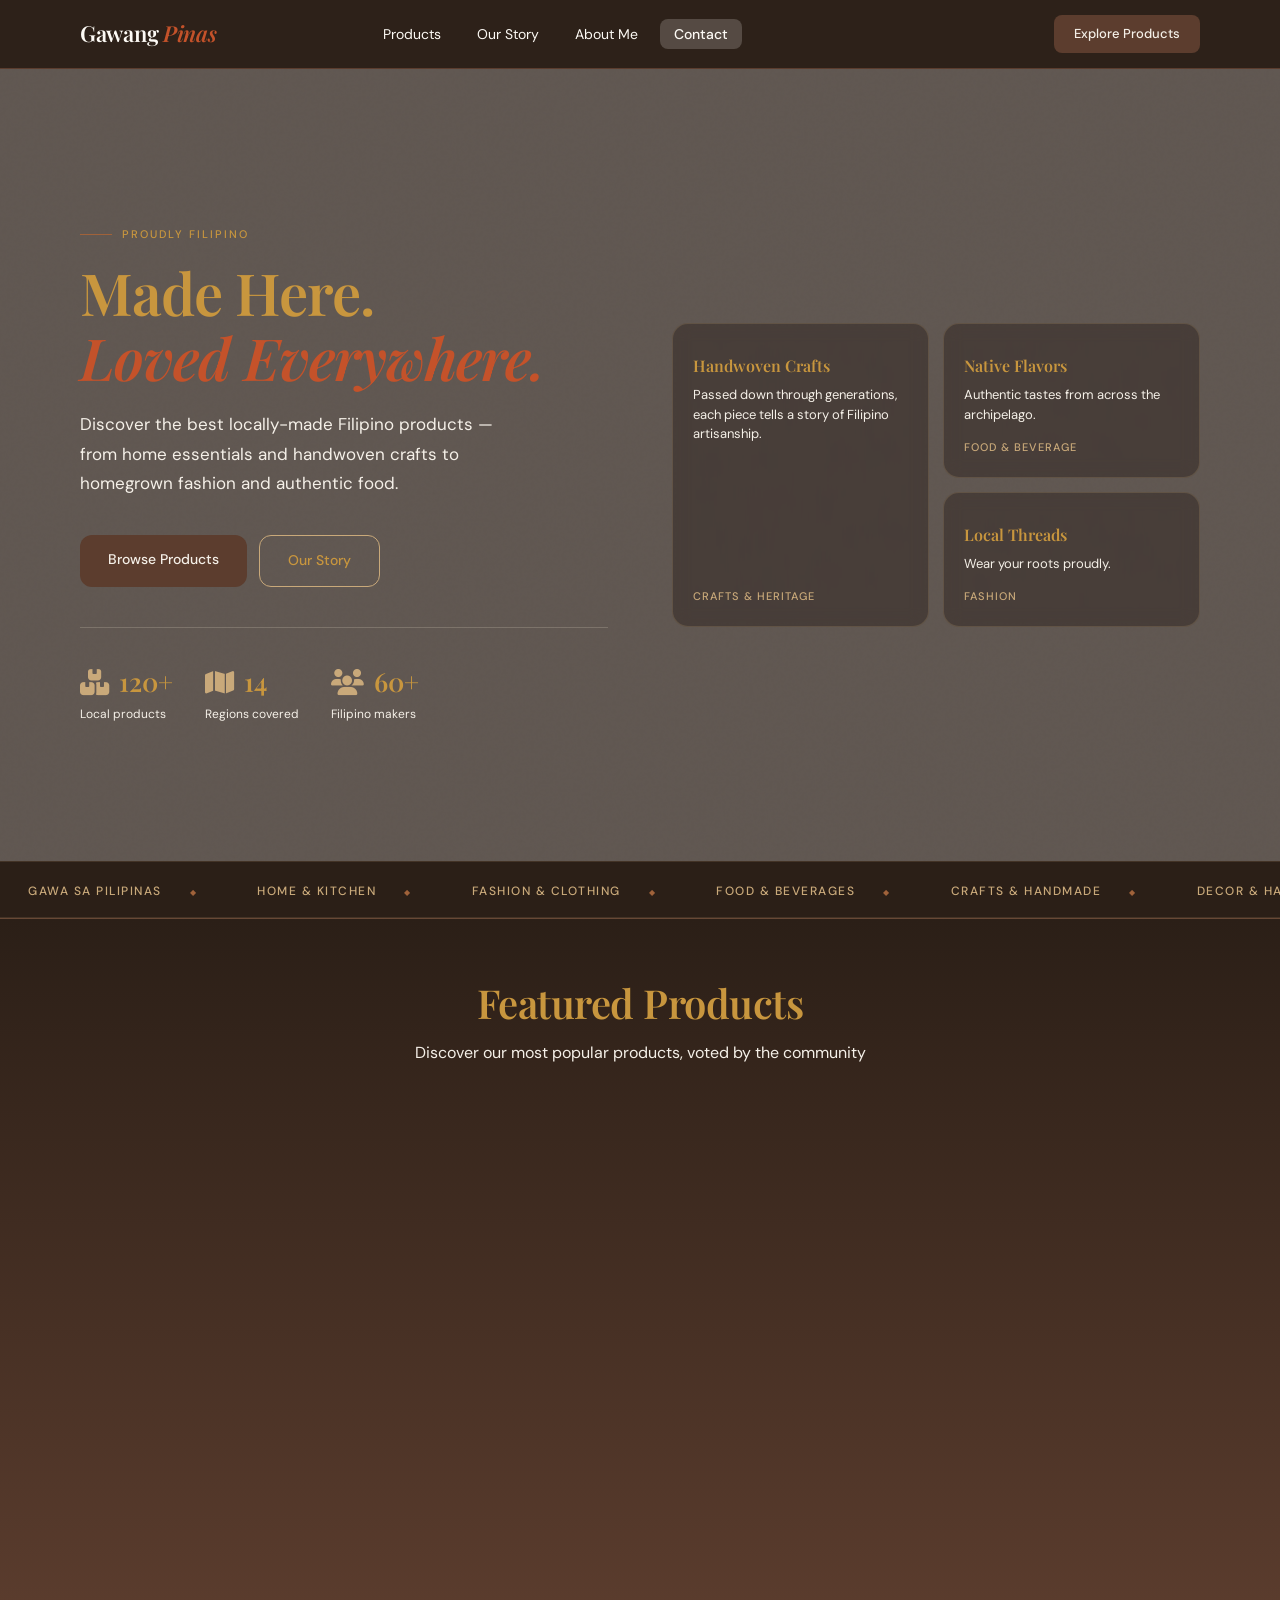
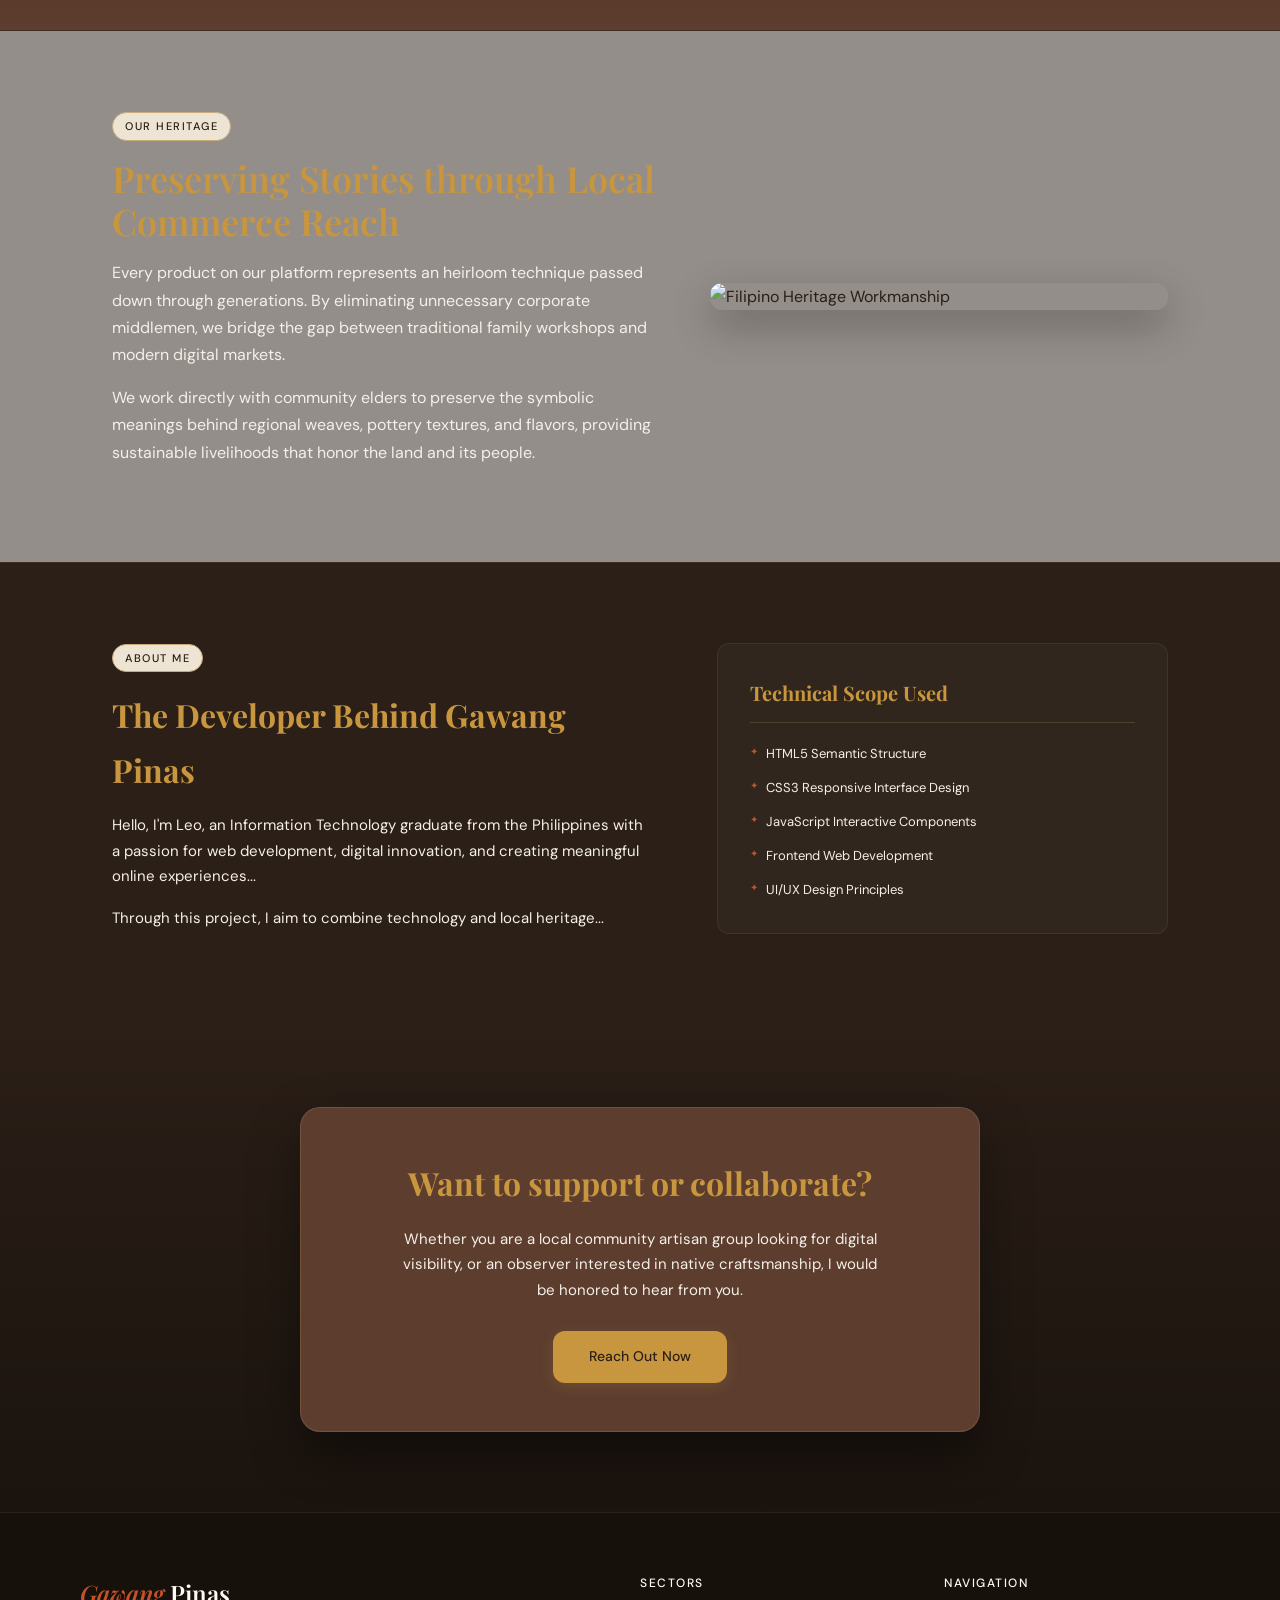
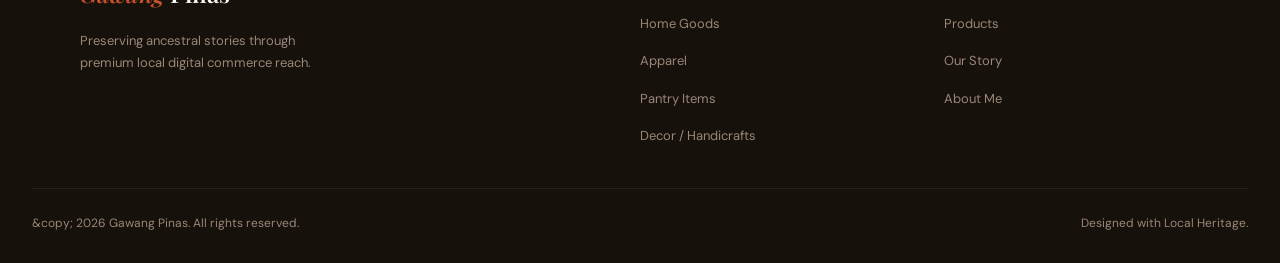
==== commit 93a8d396: "Site's Finaly done #4" ====
--- a/index.html
+++ b/index.html
@@ -14,10 +14,11 @@
 <body>
 
   <div class="video-background">
-    <video autoplay muted loop playsinline>
-      <source src="15274723_1920_1080_24fps_ph_flag.mp4" type="video/mp4">
-    </video>
-  </div>
+  <video autoplay muted loop playsinline>
+    <source src="your-video.webm" type="video/webm">
+    <source src="HDFLAG.mp4" type="video/mp4">
+  </video>
+</div>
 
   <!-- NAVIGATION -->
   <nav>
@@ -28,9 +29,12 @@
         <li><a href="#story">Our Story</a></li>
         <li><a href="#about">About Me</a></li>
         <li><a href="#contact" class="active">Contact</a></li>
+        <li id="authNavContainerMobile">
+          <!-- Auth button will be inserted here by JS for mobile -->
+        </li>
       </ul>
       <div id="authNavContainer">
-        <!-- Auth button will be inserted here by JS -->
+        <!-- Auth button will be inserted here by JS for desktop -->
       </div>
       <a href="products.html" class="nav-cta">Explore Products</a>
       <div class="hamburger" onclick="toggleMenu()">
@@ -210,7 +214,7 @@
   <!-- AUTH MODAL -->
   <div class="auth-overlay" id="authModal">
     <div class="auth-modal">
-      <button class="auth-close-btn" onclick="closeAuthModal()">X</button>
+      <button class="auth-close-btn" onclick="closeAuthModal()">×</button>
       <div class="auth-header">
         <h2 id="authTitle">Login</h2>
         <p id="authSubtitle">Sign in to vote on your favorite products</p>
@@ -219,7 +223,7 @@
       <form class="auth-form" id="authForm">
         <div class="auth-form-group">
           <label for="authEmail">Email</label>
-          <input type="email" id="authEmail" required placeholder="your@email.com">
+          <input type="email" id="authEmail" required placeholder="your@email.com" autocomplete="username">
         </div>
         <div class="auth-form-group">
           <label for="authPassword">Password</label>
--- a/styles.css
+++ b/styles.css
@@ -455,7 +455,68 @@
 .tab-indicator.active { background: var(--gold); width: 24px; border-radius: 4px; }
 
 /* ─── PRODUCT CATALOG GRID ──────────────────────────────── */
-.catalog-section { background: rgba(245, 240, 232, 0.03); }
+.catalog-section { background: rgba(245, 240, 232, 0.03); position: relative; }
+
+/* Products page - sticky filters */
+.catalog-filters-wrapper {
+  position: sticky;
+  top: 68px;
+  z-index: 50;
+  background: transparent;
+  backdrop-filter: blur(12px);
+  padding: 16px 20px;
+  border-bottom: 1px solid rgba(201, 169, 122, 0.2);
+  margin: 0 -20px;
+}
+
+.catalog-filters-wrapper .search-container {
+  margin-bottom: 16px;
+}
+
+.catalog-filters-wrapper .search-wrapper {
+  margin-bottom: 0;
+}
+
+.catalog-filters-wrapper #searchInput {
+  padding: 10px 40px 10px 40px;
+  font-size: 14px;
+}
+
+.catalog-filters-wrapper .browse-strip-container {
+  margin-bottom: 0;
+  gap: 8px;
+}
+
+.catalog-filters-wrapper .filter-pill {
+  padding: 8px 16px;
+  font-size: 12px;
+}
+
+.products-scroll-container {
+  max-height: calc(100vh - 280px);
+  overflow-y: auto;
+  padding: 20px 0;
+  -webkit-overflow-scrolling: touch;
+}
+
+.products-scroll-container::-webkit-scrollbar {
+  width: 6px;
+}
+
+.products-scroll-container::-webkit-scrollbar-track {
+  background: rgba(201, 169, 122, 0.1);
+  border-radius: 3px;
+}
+
+.products-scroll-container::-webkit-scrollbar-thumb {
+  background: rgba(201, 169, 122, 0.4);
+  border-radius: 3px;
+}
+
+.products-scroll-container::-webkit-scrollbar-thumb:hover {
+  background: rgba(201, 169, 122, 0.6);
+}
+
 .product-grid {
   display: grid;
   grid-template-columns: repeat(auto-fill, minmax(240px, 1fr));
@@ -595,7 +656,7 @@
 .about-skills { background: rgba(245,240,232,0.03); border: 1px solid rgba(201,169,122,0.1); padding: 32px; border-radius: var(--radius); }
 .about-skills h3 { font-family: var(--font-display); color: var(--gold); margin-bottom: 20px; font-size: 20px; border-bottom: 1px solid rgba(201,169,122,0.2); padding-bottom: 12px; }
 .skills-list { display: flex; flex-direction: column; gap: 12px; }
-.skill-item { font-size: 13px; color: var(--cream); padding-left: 16px; }
+.skill-item { font-size: 13px; color: var(--cream); padding-left: 16px; position: relative; }
 .skill-item::before { content: '✦'; color: var(--rust); position: absolute; left: 0; font-size: 10px; }
 
 /* ─── CONTACT CALL TO ACTION ────────────────────────────── */
@@ -686,17 +747,30 @@
 }
 .auth-close-btn {
   position: absolute;
-  top: 20px;
-  right: 24px;
+  top: 8px;
+  right: 8px;
   font-size: 28px;
-  background: none;
+  background: rgba(43, 31, 23, 0.1);
   border: none;
   cursor: pointer;
   color: var(--bark);
-  transition: color 0.15s;
+  transition: all 0.15s;
+  width: 44px;
+  height: 44px;
+  border-radius: 50%;
+  display: flex;
+  align-items: center;
+  justify-content: center;
+  z-index: 10;
+  padding: 0;
 }
 .auth-close-btn:hover {
+  background: rgba(196, 82, 42, 0.15);
   color: var(--rust);
+}
+.auth-close-btn:active {
+  background: rgba(196, 82, 42, 0.25);
+  transform: scale(0.95);
 }
 .auth-header {
   text-align: center;
@@ -791,18 +865,288 @@
 }
 
 /* ─── RESPONSIVE ────────────────────────────────────────── */
+@media (max-width: 1024px) {
+  .hero-inner { gap: 48px; }
+  .hero-visual { grid-template-columns: 1fr; }
+  .hero-card.tall { grid-row: span 1; }
+  .featured-slide-inner { gap: 32px; }
+  .featured-image img { height: 300px; }
+  .product-grid { grid-template-columns: repeat(auto-fill, minmax(200px, 1fr)); }
+  .footer-inner { grid-template-columns: 1fr 1fr; gap: 32px; }
+}
+
 @media (max-width: 768px) {
-  .hero-inner, .modal-header, .story-inner, .footer-inner, .featured-slide-inner, .about-grid { grid-template-columns: 1fr; }
-  .hero { padding-top: 40px; }
-  .hero-inner { gap: 40px; }
-  .hero-visual { order: -1; }
-  .nav-links { position: fixed; top: 68px; left: 0; right: 0; background: rgba(43, 31, 23, 0.98); backdrop-filter: blur(15px); flex-direction: column; padding: 24px; gap: 12px; border-bottom: 1px solid var(--bark); transform: translateY(-120%); transition: transform 0.3s ease-in-out; opacity: 0; pointer-events: none; }
+  /* Navigation */
+  nav { padding: 0 20px; }
+  .nav-inner { height: 60px; }
+  .nav-logo { font-size: 18px; }
+  .nav-links { 
+    position: fixed; top: 60px; left: 0; right: 0; 
+    background: rgba(43, 31, 23, 0.98); backdrop-filter: blur(15px); 
+    flex-direction: column; padding: 24px; gap: 12px; 
+    border-bottom: 1px solid var(--bark); 
+    transform: translateY(-120%); transition: transform 0.3s ease-in-out; 
+    opacity: 0; pointer-events: none; 
+  }
   .nav-links.open { transform: translateY(0); opacity: 1; pointer-events: auto; }
+  .nav-links a { font-size: 16px; padding: 12px 16px; }
   .hamburger { display: flex; }
   .nav-cta { display: none; }
-  .modal-header { text-align: center; justify-items: center; gap: 16px; }
-  .modal-img { width: 120px; height: 120px; }
+#authNavContainer .auth-nav-btn { display: none; }
+  #authNavContainer { display: none; }
+  /* Show auth button in hamburger menu on mobile */
+#authNavContainerMobile {
+  display: block;
+  margin-top: 12px;
+  padding-top: 12px;
+  border-top: 1px solid rgba(201, 169, 122, 0.2);
+}
+
+#authNavContainerMobile .auth-nav-btn,
+#authNavContainerMobile .user-info {
+  width: 100%;
+  justify-content: center;
+}
+
+  /* Hero */
+  .hero { padding: 60px 20px 40px; min-height: auto; }
+  .hero-inner { grid-template-columns: 1fr; gap: 32px; }
+  .hero-visual { order: -1; }
+  .hero-eyebrow { font-size: 10px; }
+  .hero h1 { font-size: 32px; }
+  .hero-sub { font-size: 15px; }
+  .hero-btns { flex-direction: column; }
+  .hero-stats { flex-wrap: wrap; gap: 20px; }
+  .hero-card { padding: 20px 16px; }
+  .hero-card h3 { font-size: 14px; }
+  .hero-card p { font-size: 12px; }
+
+  /* Container */
+  .container { padding: 0 20px; }
+
+  /* Section */
+  section { padding: 60px 0; }
+  .section-header h2 { font-size: 28px; }
+  .section-header p { font-size: 14px; }
+
+  /* Marquee */
+  .marquee-item { font-size: 10px; margin: 0 16px; }
+  .marquee-item::after { margin-left: 16px; }
+
+  /* Featured carousel overflow fix */
+  .featured-content {
+    overflow: hidden;
+    min-height: auto;
+  }
+  .featured-slide {
+    position: relative;
+    transform: none;
+    opacity: 1;
+    pointer-events: auto;
+    display: none;
+  }
+  .featured-slide.active {
+    display: block;
+  }
+  .featured-slide-inner {
+    display: flex;
+    flex-direction: column;
+    gap: 20px;
+  }
+  .featured-image {
+    order: -1;
+  }
+  .featured-image img {
+    height: 200px;
+  }
+  .featured-details {
+    padding: 0;
+  }
+  .featured-details h3 {
+    font-size: 20px;
+    margin-bottom: 12px;
+    word-wrap: break-word;
+    overflow-wrap: break-word;
+  }
+  .featured-details p {
+    font-size: 13px;
+    line-height: 1.5;
+    max-height: 120px;
+    overflow-y: auto;
+    margin-bottom: 16px;
+  }
+  .featured-cta {
+    font-size: 13px;
+  }
+
+  .featured-tabs { padding: 40px 0; }
+  .featured-tabs-container { padding: 0 20px; }
+  .featured-tabs-header h2 { font-size: 24px; }
+  .featured-tabs-header p { font-size: 14px; }
+  .tab-navigation { gap: 8px; }
+  .tab-nav-btn { padding: 10px 16px; font-size: 13px; }
+
+  /* Product Grid */
+  .product-grid { grid-template-columns: repeat(auto-fill, minmax(160px, 1fr)); gap: 16px; }
+  .product-card-image { height: 140px; }
+  .product-card-content { padding: 14px; }
+  .product-card h3 { font-size: 16px; }
+  .product-card-desc { font-size: 12px; }
+
+  /* Search */
+  .search-container { margin-bottom: 24px; }
+  #searchInput { padding: 12px 40px 12px 40px; font-size: 14px; }
+  .browse-strip-container { gap: 8px; }
+  .filter-pill { padding: 8px 16px; font-size: 13px; }
+
+  /* Story & About */
+  .story-inner, .about-grid { grid-template-columns: 1fr; gap: 32px; }
+  .story-content h2 { font-size: 28px; }
+  .story-content p { font-size: 14px; }
+  .about-info h2 { font-size: 24px; }
+  .about-info p { font-size: 14px; }
+  .about-skills { padding: 24px; }
+  .about-skills h3 { font-size: 18px; }
+
+  /* Contact */
+  .contact-card { padding: 32px 20px; }
+  .contact-card h2 { font-size: 24px; }
+  .contact-card p { font-size: 14px; }
+  .contact-btn { padding: 12px 28px; font-size: 13px; }
+
+  /* Footer */
+  footer { padding: 40px 20px 20px; }
+  .footer-inner { grid-template-columns: 1fr; gap: 32px; text-align: center; }
+  .footer-brand p { max-width: 100%; }
+  .footer-bottom { flex-direction: column; text-align: center; }
+
+  /* Modal */
+  .modal { padding: 24px; max-width: 90%; }
+  .modal-header { grid-template-columns: 1fr; text-align: center; gap: 16px; }
+  .modal-img { width: 100px; height: 100px; margin: 0 auto; }
+  .modal-intro h2 { font-size: 20px; }
   .modal-tabs { overflow-x: auto; white-space: nowrap; }
-  .search-container { margin-bottom: 32px; }
-  #searchInput { padding: 12px 40px 12px 40px; font-size: 14px; }
+  .modal-panel { font-size: 13px; }
+
+  /* Auth Modal */
+  .auth-modal { padding: 24px; max-width: 90%; }
+  .auth-header h2 { font-size: 20px; }
+  .auth-header p { font-size: 13px; }
+
+  /* Auth Modal mobile fix */
+  .auth-close-btn {
+    top: 4px;
+    right: 4px;
+    width: 40px;
+    height: 40px;
+    font-size: 24px;
+    background: rgba(43, 31, 23, 0.15);
+  }
+
+  /* Mobile products page adjustments */
+  .catalog-filters-wrapper {
+    top: 60px;
+    padding: 12px 16px;
+  }
+
+  .products-scroll-container {
+    max-height: calc(100vh - 260px);
+    padding: 16px 0;
+  }
+
+  .catalog-filters-wrapper .section-header {
+    display: none;
+  }
+}
+
+@media (max-width: 480px) {
+  /* Hero */
+  .hero { padding: 40px 16px 32px; }
+  .hero h1 { font-size: 26px; }
+  .hero-sub { font-size: 14px; }
+  .hero-stats { gap: 16px; }
+  .hero-stat-num { font-size: 22px; }
+  .hero-card { padding: 16px 12px; }
+
+  /* Product Grid */
+  .product-grid { grid-template-columns: 1fr; gap: 16px; }
+  .product-card-image { height: 200px; }
+
+  /* Buttons */
+  .btn-primary, .btn-outline { padding: 12px 20px; font-size: 13px; }
+
+  /* Featured */
+  .featured-tabs-header h2 { font-size: 20px; }
+  .featured-details h3 { font-size: 20px; }
+
+  /* Contact */
+  .contact-card { padding: 24px 16px; }
+  .contact-card h2 { font-size: 20px; }
+
+  /* Modal */
+  .modal { padding: 20px; }
+  .modal-header { gap: 12px; }
+  .modal-img { width: 80px; height: 80px; }
+  .modal-intro h2 { font-size: 18px; }
+
+  /* Auth Modal */
+  .auth-modal { padding: 20px; }
+  .auth-header h2 { font-size: 18px; }
+}
+
+/* ─── ADMIN PANEL RESPONSIVE ───────────────────────────────── */
+@media (max-width: 768px) {
+  .admin-container { padding: 16px; }
+  .admin-header { flex-direction: column; gap: 16px; align-items: flex-start; }
+  .admin-header h1 { font-size: 24px; }
+  .admin-header > div { flex-direction: column; width: 100%; }
+  .admin-header > div button { width: 100%; margin-left: 0 !important; margin-top: 8px; }
+  
+  .products-table { 
+    display: block; 
+    overflow-x: auto; 
+    white-space: nowrap; 
+    -webkit-overflow-scrolling: touch;
+  }
+  .products-table th, .products-table td { padding: 10px 8px; font-size: 13px; }
+  .products-table img { width: 50px; height: 50px; }
+  
+  .help-section { padding: 16px; }
+  .help-section h3 { font-size: 16px; }
+  .help-section li { font-size: 13px; }
+  
+  .product-modal { padding: 20px; width: 95%; max-height: 85vh; }
+  .modal-header { flex-direction: column; gap: 12px; }
+  .modal-header h2 { font-size: 20px; }
+  .form-group { margin-bottom: 16px; }
+  .form-group label { font-size: 14px; }
+  .form-group input, .form-group select, .form-group textarea { 
+    padding: 12px; 
+    font-size: 14px; 
+  }
+  .btn-submit { padding: 12px 20px; font-size: 14px; }
+  
+  .login-box { padding: 24px; width: 95%; }
+  .login-box h2 { font-size: 20px; }
+  .login-box input { padding: 12px; font-size: 14px; }
+  .login-box button { padding: 12px; font-size: 14px; }
+}
+
+@media (max-width: 480px) {
+  .admin-container { padding: 12px; }
+  .admin-header h1 { font-size: 20px; }
+  
+  .products-table th, .products-table td { padding: 8px 6px; font-size: 12px; }
+  .products-table img { width: 40px; height: 40px; }
+  .btn-edit, .btn-delete { padding: 4px 8px; font-size: 11px; }
+  
+  .product-modal { padding: 16px; }
+  .modal-header h2 { font-size: 18px; }
+  .form-group input, .form-group select, .form-group textarea { 
+    padding: 10px; 
+    font-size: 13px; 
+  }
+  
+  .login-box { padding: 20px; }
+  .login-box h2 { font-size: 18px; }
 }
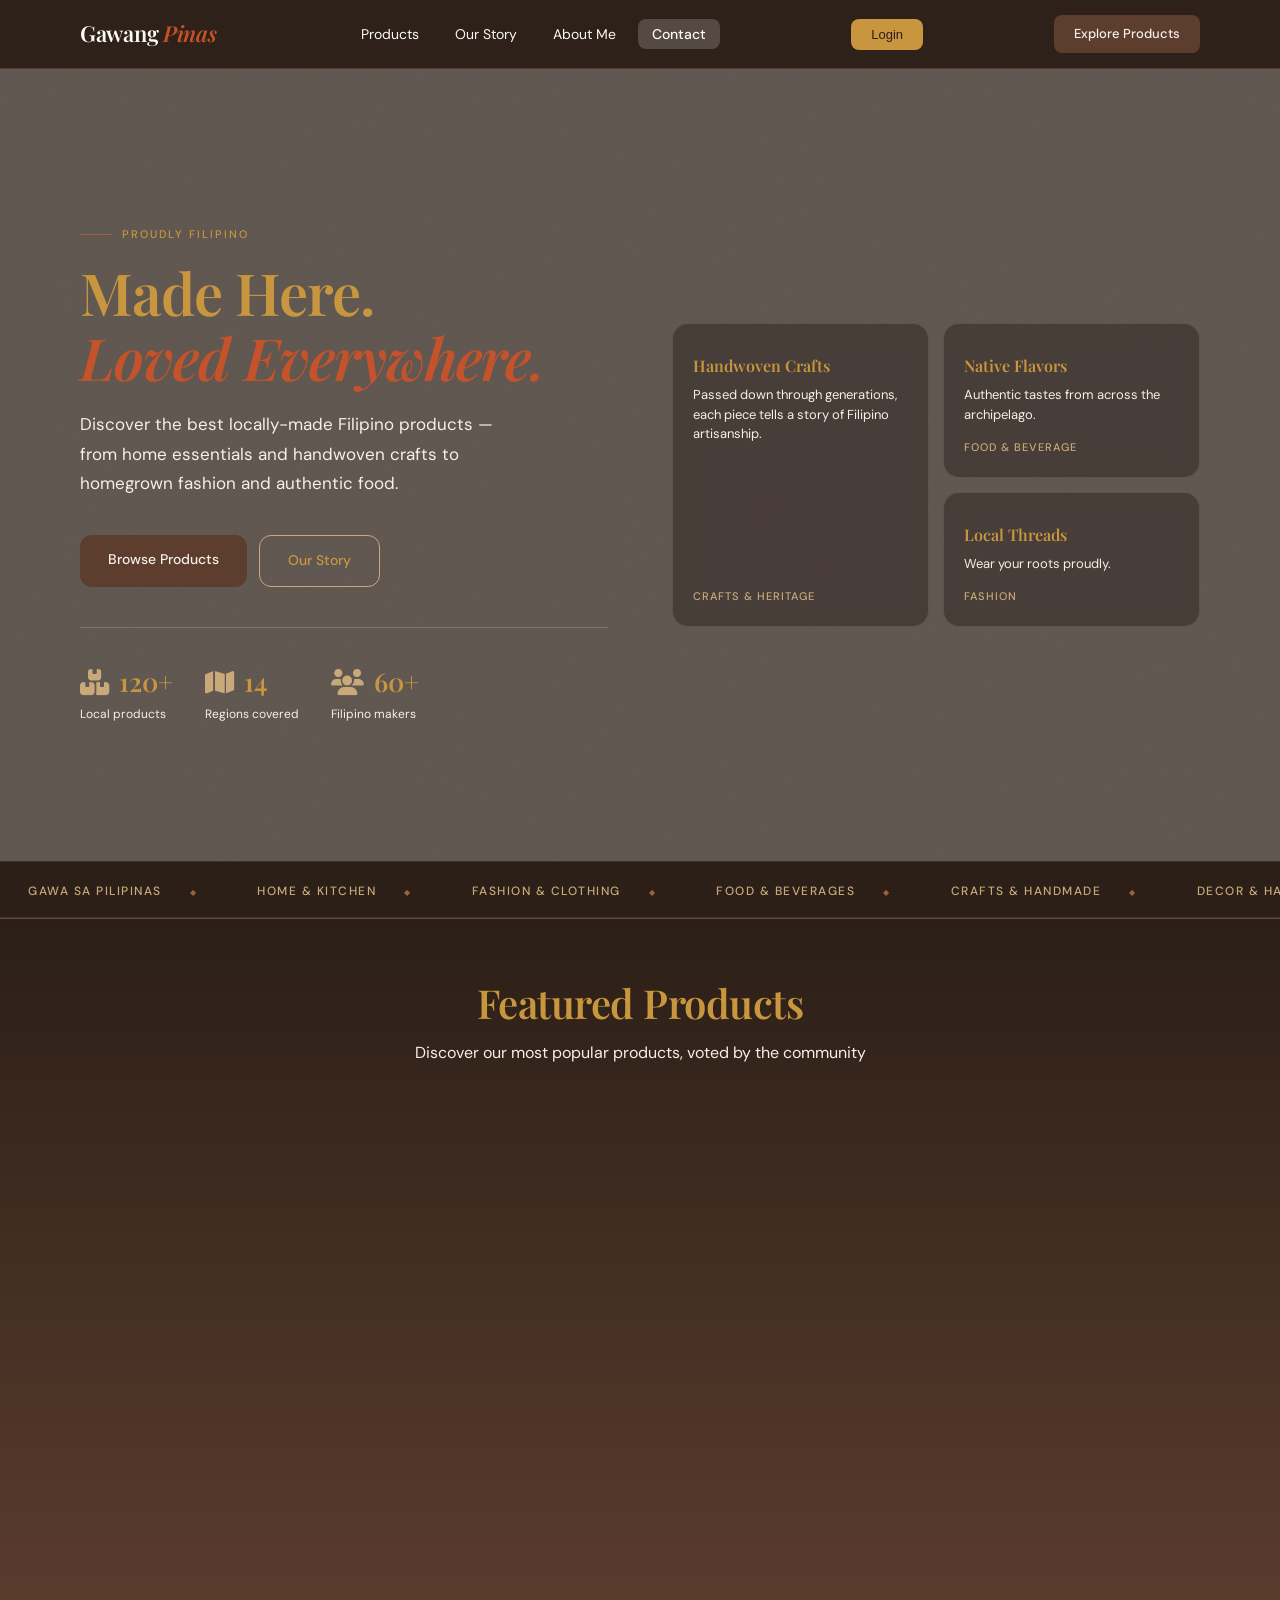
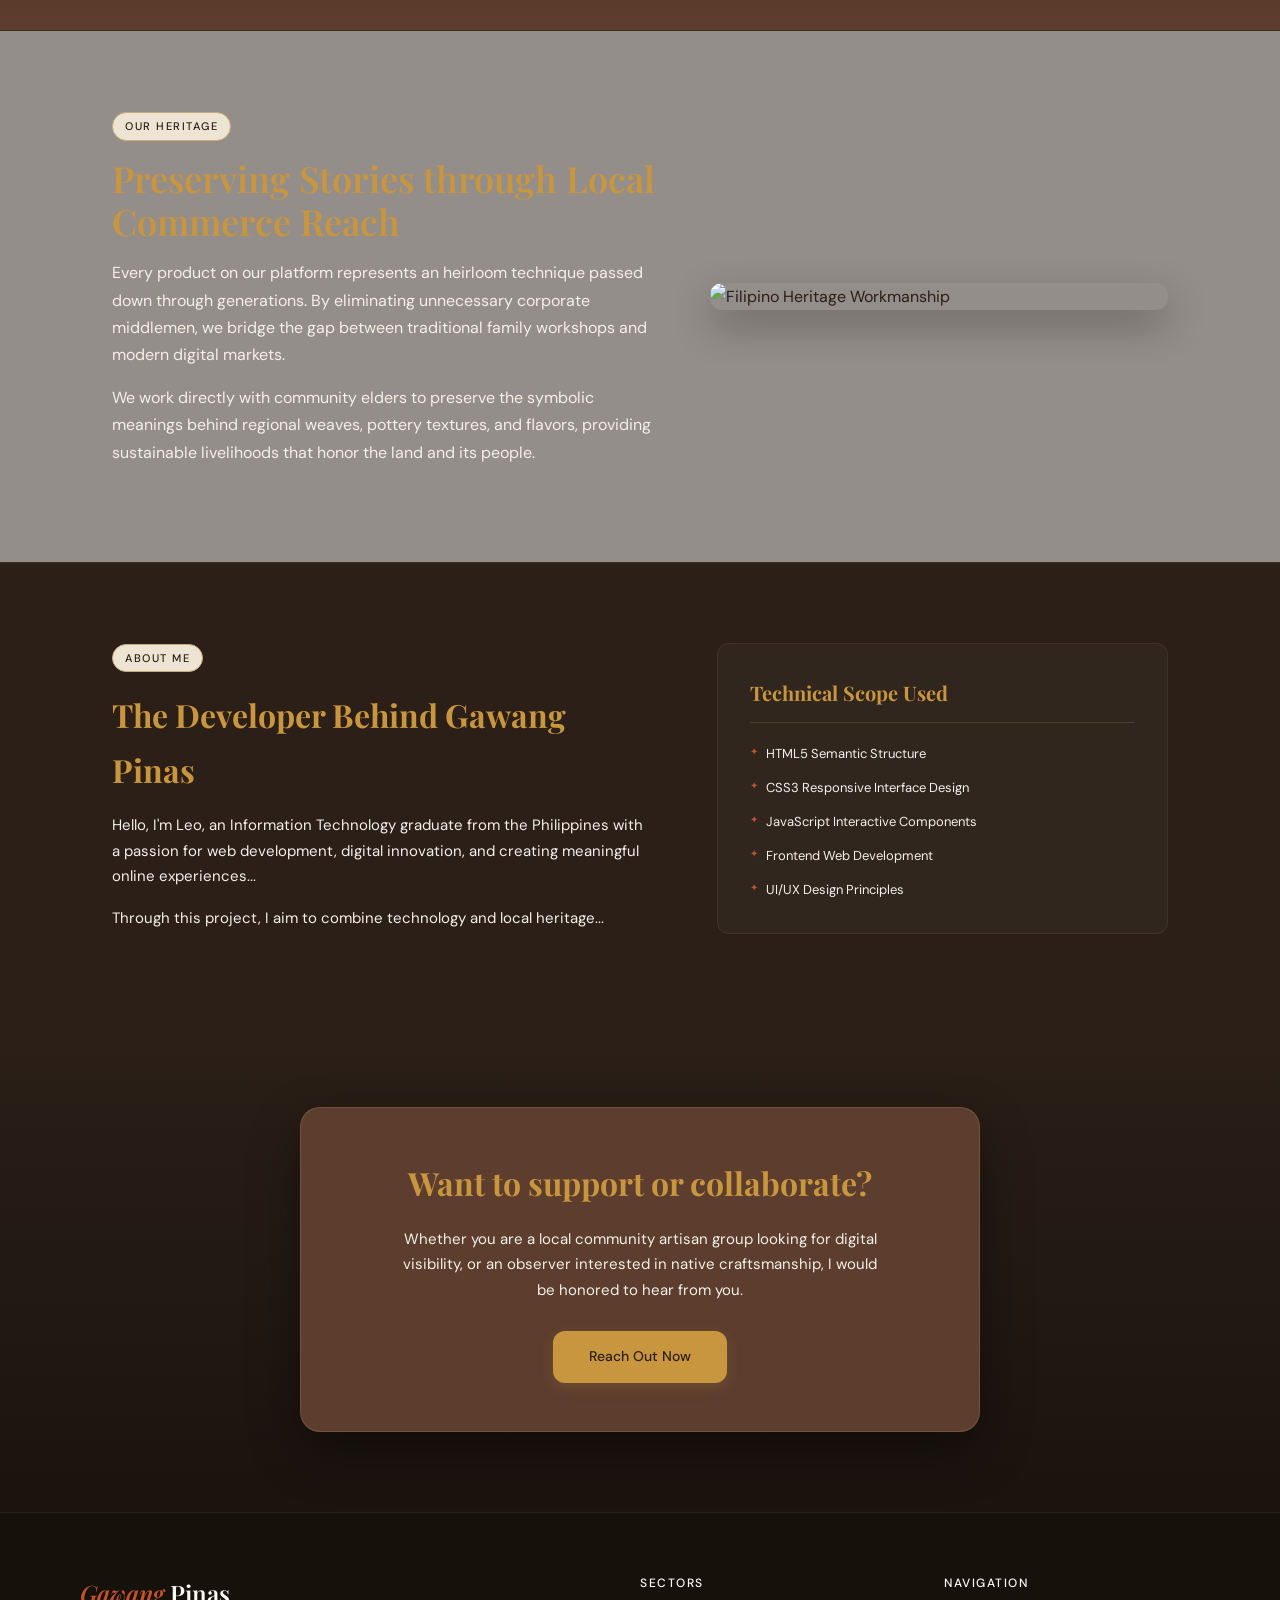
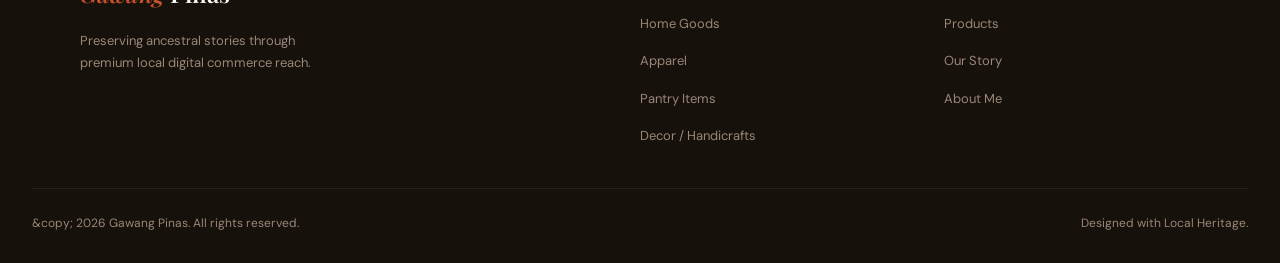
==== commit bc0931b8: "Done, just need to add more products but that's fine, when i get more time" ====
--- a/index.html
+++ b/index.html
@@ -30,11 +30,11 @@
         <li><a href="#about">About Me</a></li>
         <li><a href="#contact" class="active">Contact</a></li>
         <li id="authNavContainerMobile">
-          <!-- Auth button will be inserted here by JS for mobile -->
+          <button class="auth-nav-btn" onclick="openAuthModal()">Login</button>
         </li>
       </ul>
       <div id="authNavContainer">
-        <!-- Auth button will be inserted here by JS for desktop -->
+        <button class="auth-nav-btn" onclick="openAuthModal()">Login</button>
       </div>
       <a href="products.html" class="nav-cta">Explore Products</a>
       <div class="hamburger" onclick="toggleMenu()">
--- a/styles.css
+++ b/styles.css
@@ -200,6 +200,11 @@
 .logout-btn:hover {
   background: rgba(196, 82, 42, 0.3);
   border-color: var(--rust);
+}
+
+/* Hide mobile auth container on desktop */
+#authNavContainerMobile {
+  display: none;
 }
 
 /* ─── HERO ───────────────────────────────────────────────── */
@@ -892,21 +897,22 @@
   .nav-links a { font-size: 16px; padding: 12px 16px; }
   .hamburger { display: flex; }
   .nav-cta { display: none; }
-#authNavContainer .auth-nav-btn { display: none; }
+  #authNavContainer .auth-nav-btn { display: none; }
   #authNavContainer { display: none; }
+  
   /* Show auth button in hamburger menu on mobile */
-#authNavContainerMobile {
-  display: block;
-  margin-top: 12px;
-  padding-top: 12px;
-  border-top: 1px solid rgba(201, 169, 122, 0.2);
-}
-
-#authNavContainerMobile .auth-nav-btn,
-#authNavContainerMobile .user-info {
-  width: 100%;
-  justify-content: center;
-}
+  #authNavContainerMobile {
+    display: block;
+    margin-top: 12px;
+    padding-top: 12px;
+    border-top: 1px solid rgba(201, 169, 122, 0.2);
+  }
+
+  #authNavContainerMobile .auth-nav-btn,
+  #authNavContainerMobile .user-info {
+    width: 100%;
+    justify-content: center;
+  }
 
   /* Hero */
   .hero { padding: 60px 20px 40px; min-height: auto; }
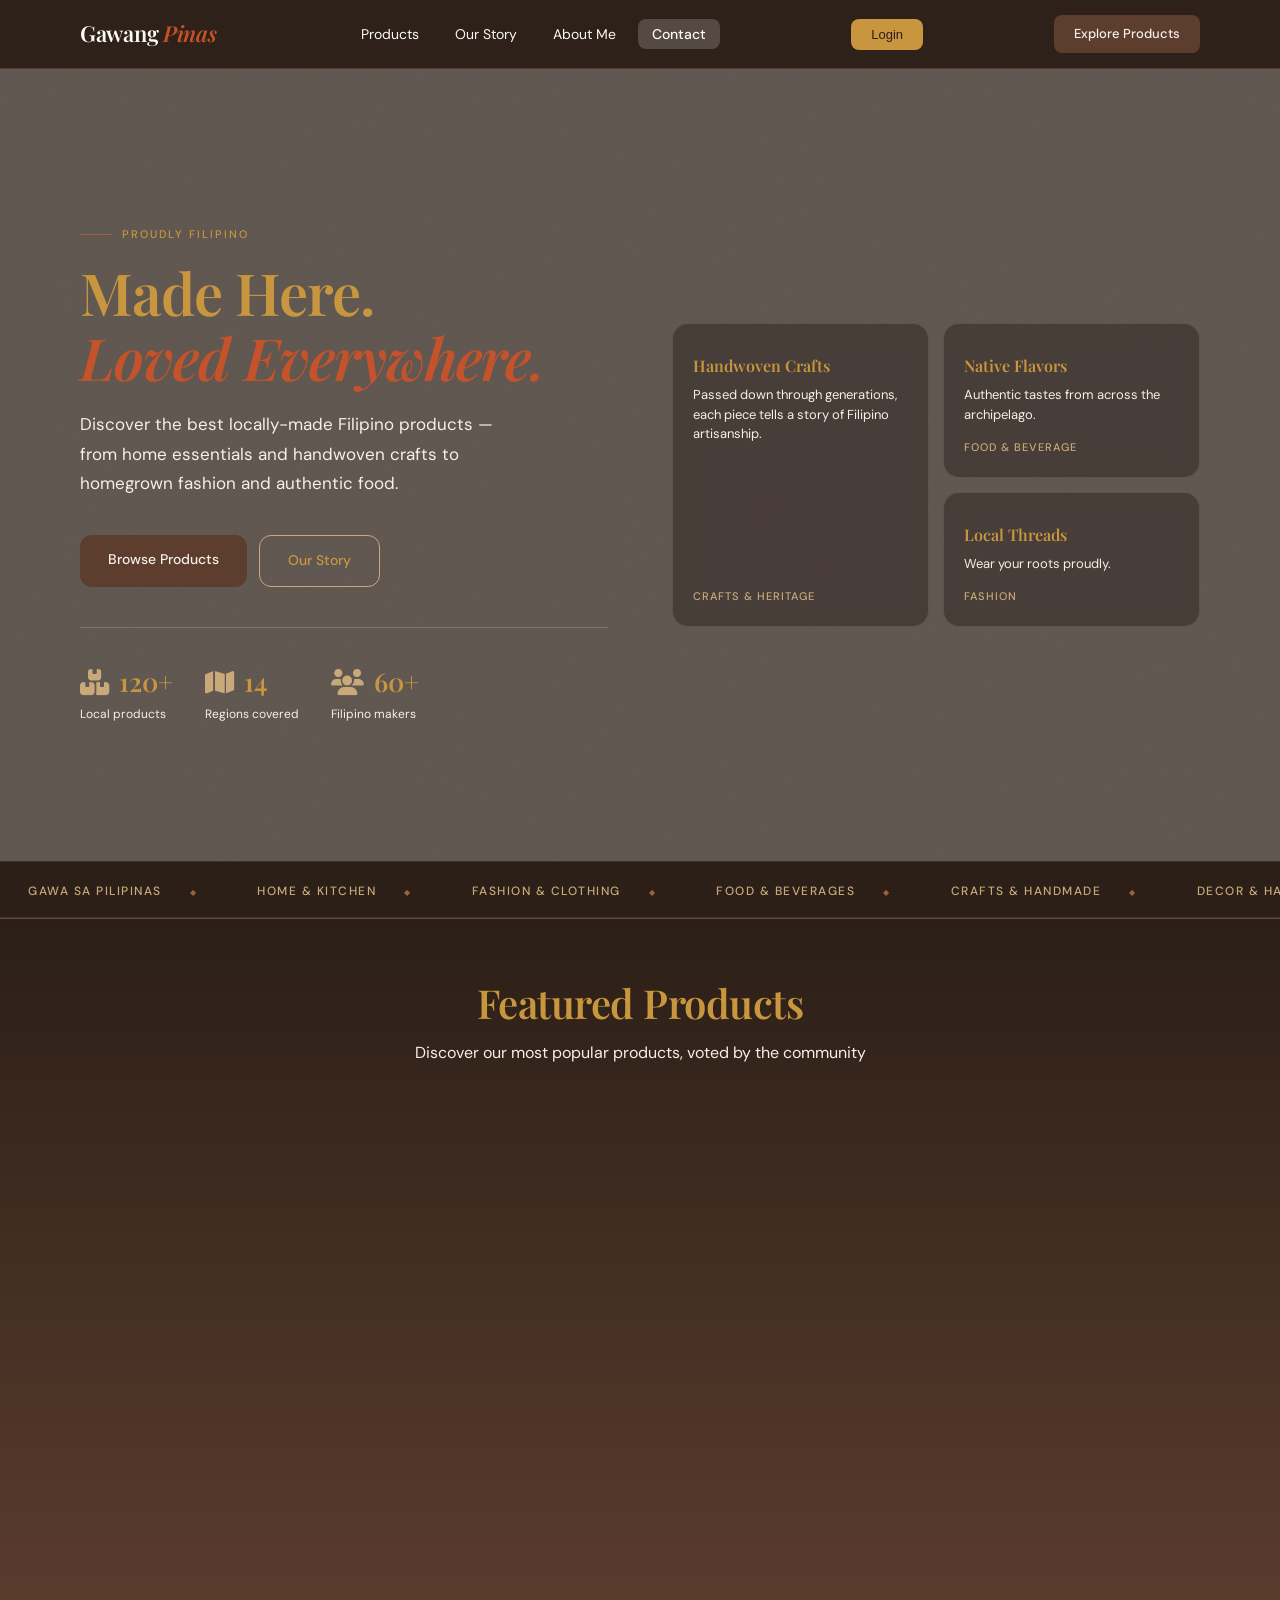
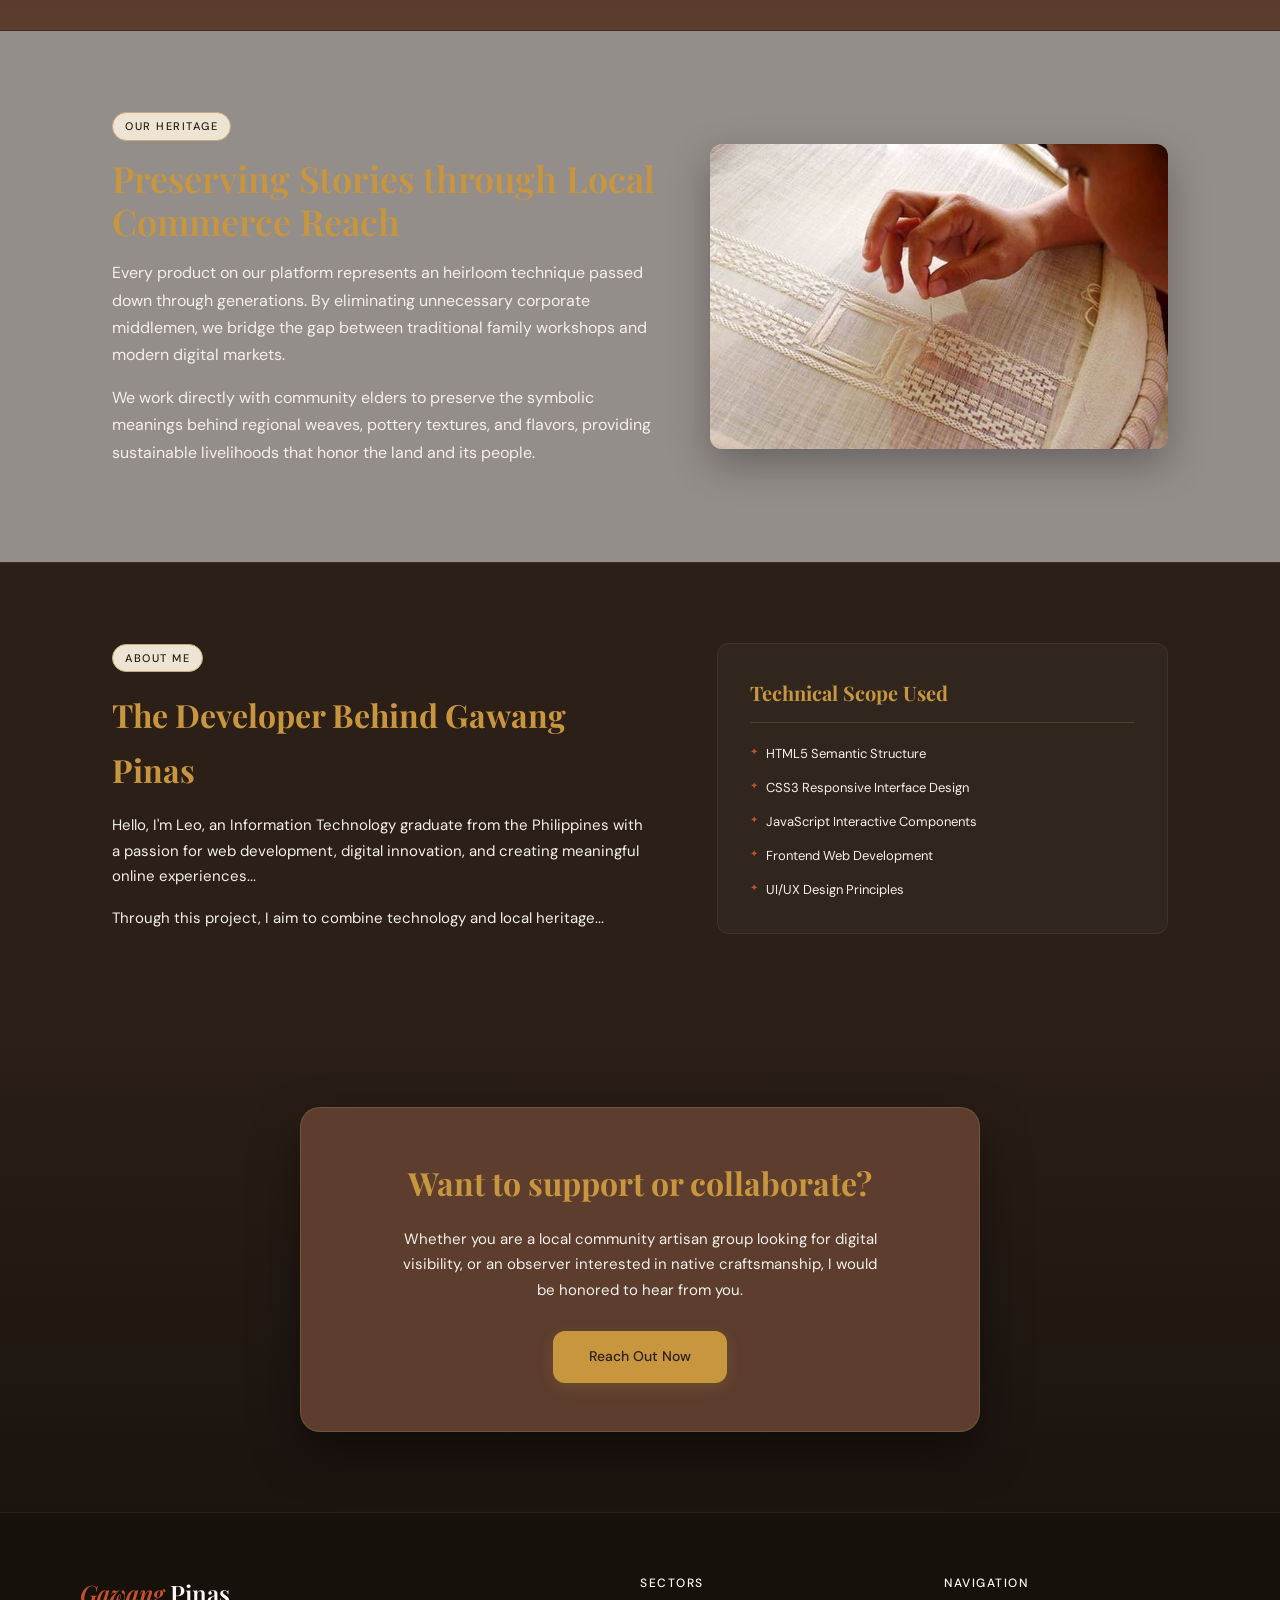
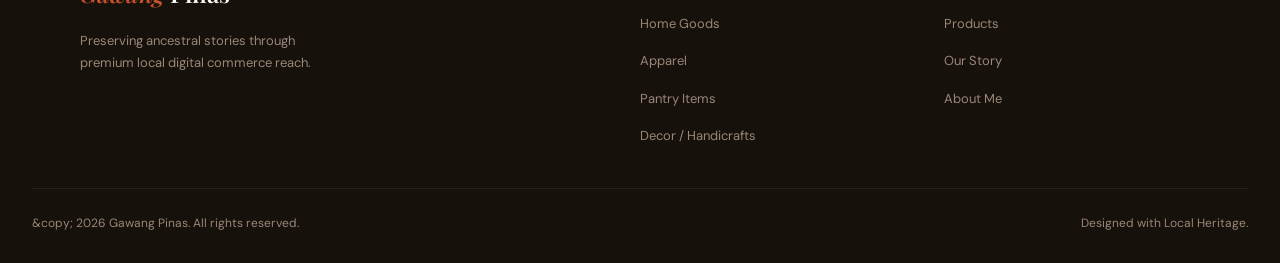
==== commit 13aa571c: "better admin and index page image" ====
--- a/index.html
+++ b/index.html
@@ -129,7 +129,7 @@
           <p>We work directly with community elders to preserve the symbolic meanings behind regional weaves, pottery textures, and flavors, providing sustainable livelihoods that honor the land and its people.</p>
         </div>
         <div class="story-media">
-          <img src="https://placehold.co/500x400/2B1F17/EDE4D3?text=Artisan+Heritage" alt="Filipino Heritage Workmanship">
+          <img src="woman_pina_cloth.jpg" alt="Filipino Heritage Workmanship">
         </div>
       </div>
     </div>
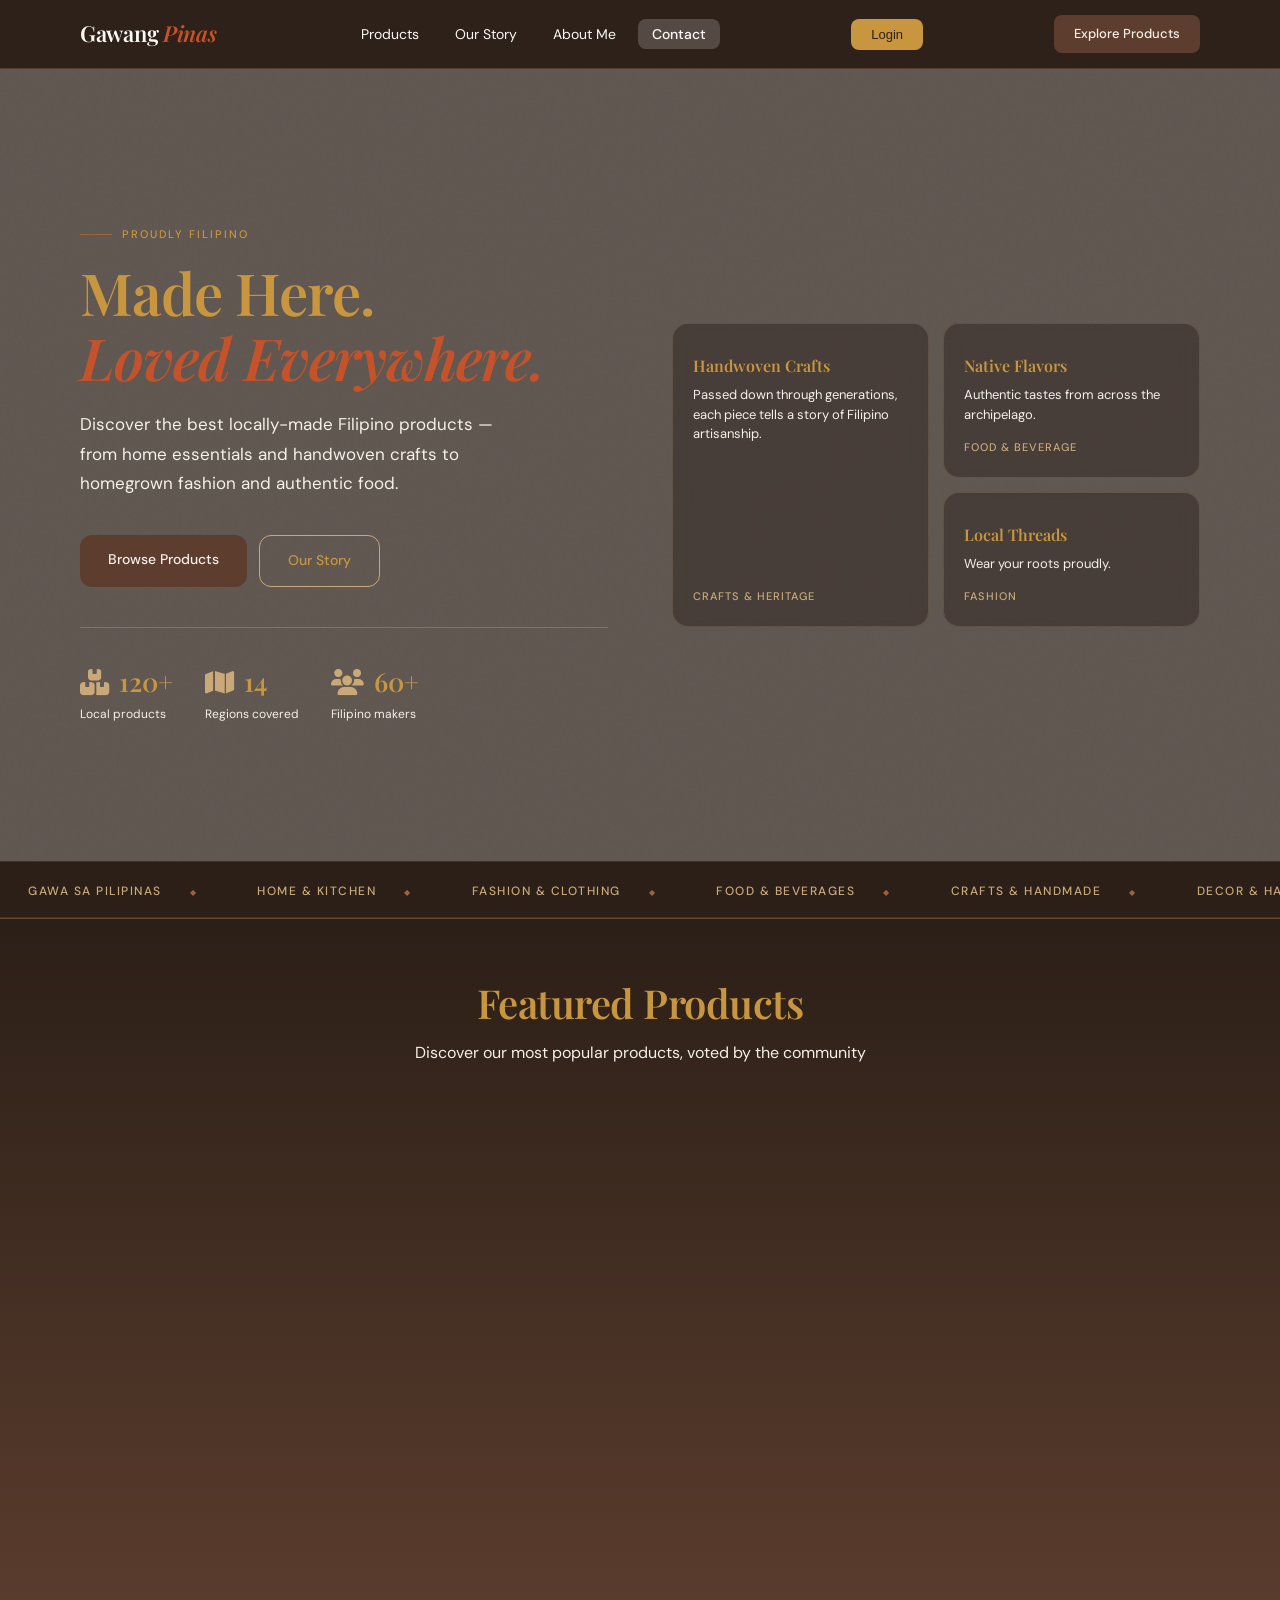
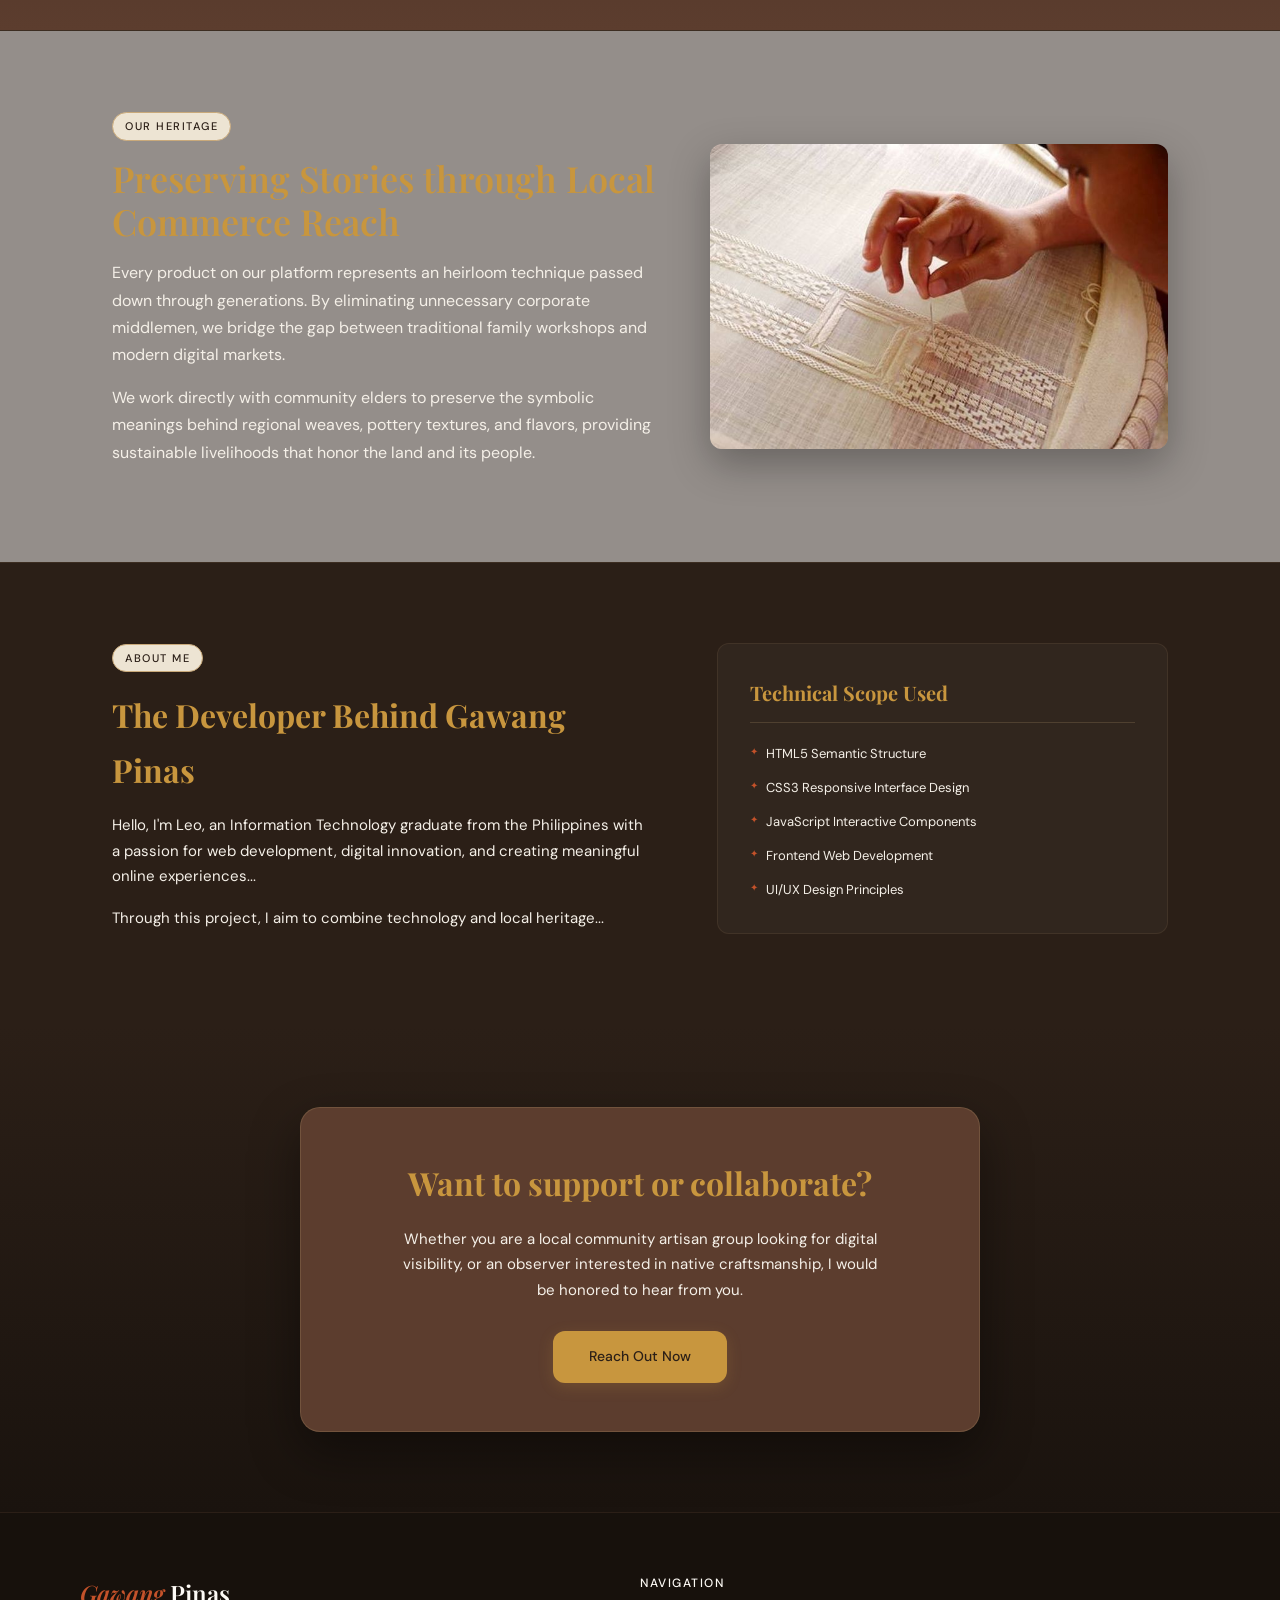
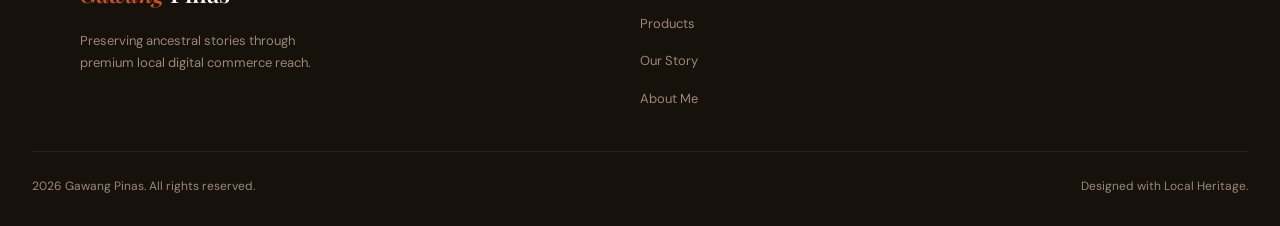
==== commit 17c7a359: "oop oki" ====
--- a/index.html
+++ b/index.html
@@ -4,6 +4,32 @@
   <meta charset="UTF-8">
   <meta name="viewport" content="width=device-width, initial-scale=1.0">
   <title>Gawang Pinas — Proudly Filipino Products</title>
+  <meta name="description" content="Discover the best locally-made Filipino products — from home essentials and handwoven crafts to homegrown fashion and authentic food.">
+  <meta name="theme-color" content="#2B1F17">
+  <meta name="apple-mobile-web-app-capable" content="yes">
+  <meta name="apple-mobile-web-app-status-bar-style" content="black-translucent">
+  <meta name="apple-mobile-web-app-title" content="Gawang Pinas">
+  
+  <!-- Favicon and App Icons -->
+  <link rel="icon" type="image/png" sizes="16x16" href="icon/16.png">
+  <link rel="icon" type="image/png" sizes="32x32" href="icon/32.png">
+  <link rel="icon" type="image/png" sizes="48x48" href="icon/48.png">
+  <link rel="icon" type="image/png" sizes="64x64" href="icon/64.png">
+  <link rel="icon" type="image/png" sizes="128x128" href="icon/128.png">
+  <link rel="icon" type="image/png" sizes="256x256" href="icon/256.png">
+  <link rel="apple-touch-icon" sizes="57x57" href="icon/57.png">
+  <link rel="apple-touch-icon" sizes="60x60" href="icon/60.png">
+  <link rel="apple-touch-icon" sizes="72x72" href="icon/72.png">
+  <link rel="apple-touch-icon" sizes="76x76" href="icon/76.png">
+  <link rel="apple-touch-icon" sizes="114x114" href="icon/114.png">
+  <link rel="apple-touch-icon" sizes="120x120" href="icon/120.png">
+  <link rel="apple-touch-icon" sizes="144x144" href="icon/144.png">
+  <link rel="apple-touch-icon" sizes="152x152" href="icon/152.png">
+  <link rel="apple-touch-icon" sizes="180x180" href="icon/180.png">
+  <link rel="apple-touch-icon" sizes="192x192" href="icon/196.png">
+  
+  <!-- Web App Manifest -->
+  <link rel="manifest" href="manifest.json">
   
   <link rel="preconnect" href="https://fonts.googleapis.com">
   <link rel="preconnect" href="https://fonts.gstatic.com" crossorigin>
@@ -178,15 +204,6 @@
         <p>Preserving ancestral stories through premium local digital commerce reach.</p>
       </div>
       <div class="footer-col">
-        <h4>Sectors</h4>
-        <ul>
-          <li><a href="products.html" onclick="localStorage.setItem('filterSector', 'home')">Home Goods</a></li>
-          <li><a href="products.html" onclick="localStorage.setItem('filterSector', 'apparel')">Apparel</a></li>
-          <li><a href="products.html" onclick="localStorage.setItem('filterSector', 'pantry')">Pantry Items</a></li>
-          <li><a href="products.html" onclick="localStorage.setItem('filterSector', 'decor')">Decor / Handicrafts</a></li>
-        </ul>
-      </div>
-      <div class="footer-col">
         <h4>Navigation</h4>
         <ul>
           <li><a href="products.html">Products</a></li>
@@ -196,7 +213,7 @@
       </div>
     </div>
     <div class="footer-bottom">
-      <div>&​copy; 2026 Gawang Pinas. All rights reserved.</div>
+      <div>2026 Gawang Pinas. All rights reserved.</div>
       <div>Designed with Local Heritage.</div>
     </div>
   </footer>
